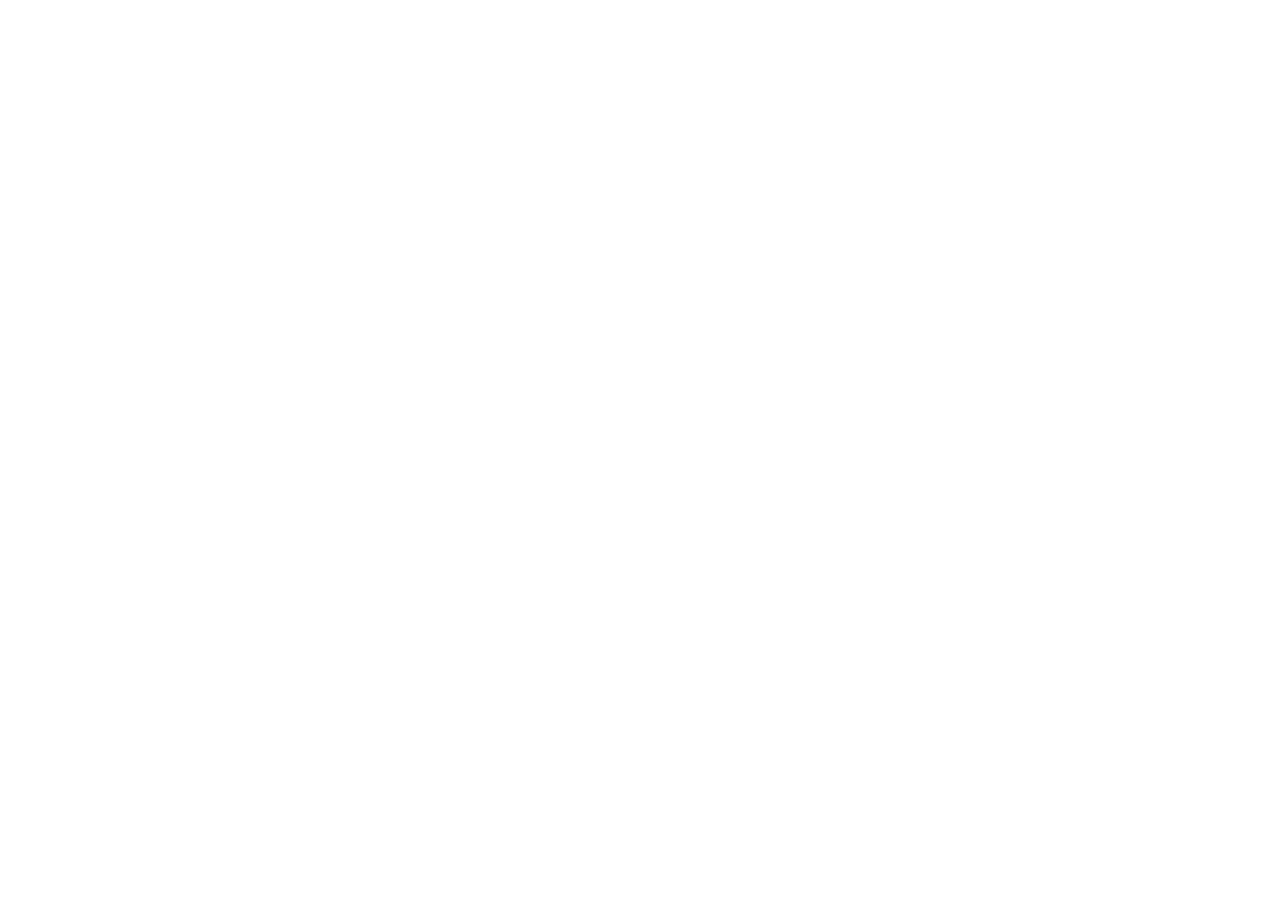
==== index.html @ 13368266 "init project" ====
<!DOCTYPE html>
<html lang="en">

<head>
    <meta charset="UTF-8">
    <meta name="viewport" content="width=device-width, initial-scale=1.0">
    <title>Document</title>
</head>

<body>

</body>

</html>
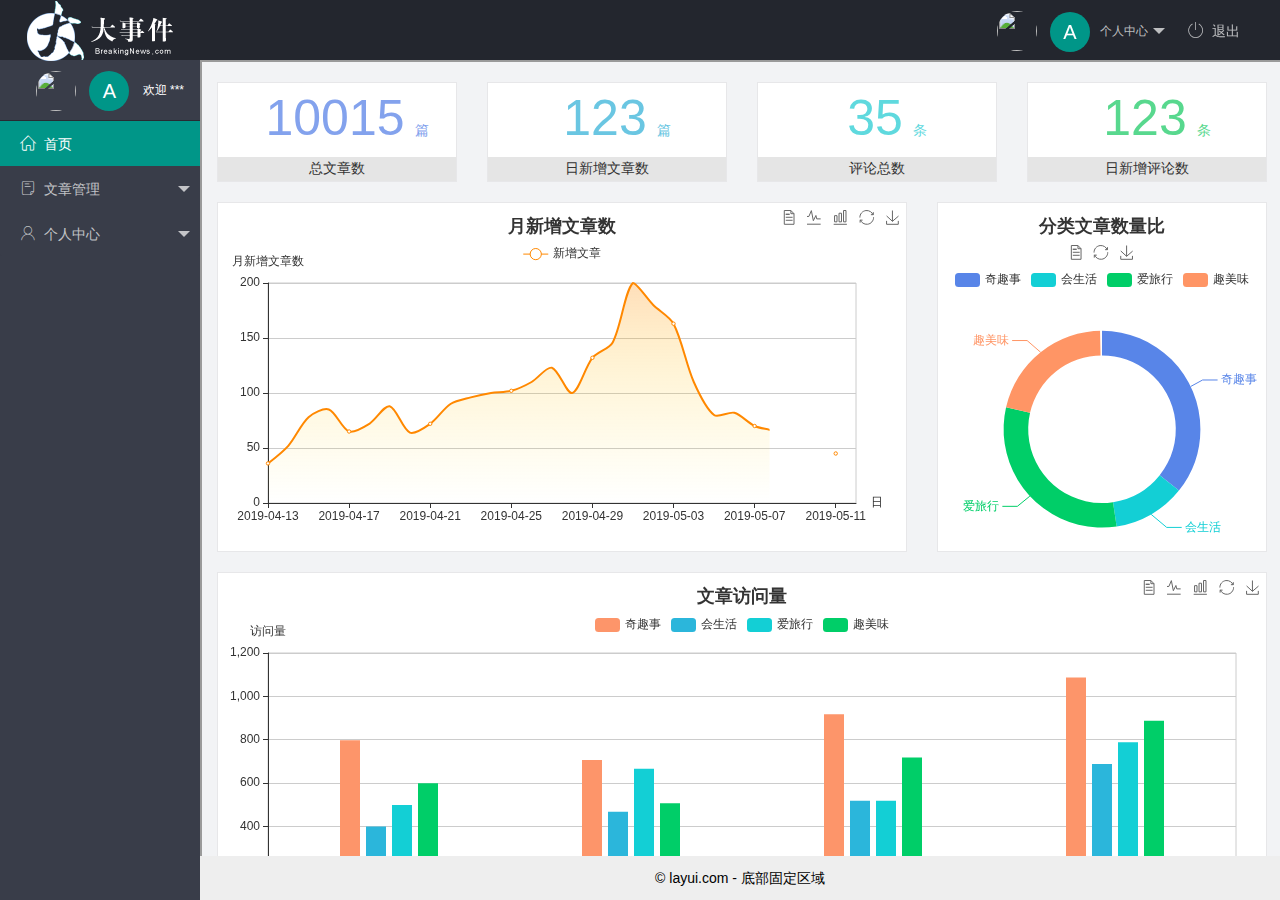
==== commit fdc4d77b: "完成了index分支" ====
--- a/index.html
+++ b/index.html
@@ -4,11 +4,77 @@
 <head>
     <meta charset="UTF-8">
     <meta name="viewport" content="width=device-width, initial-scale=1.0">
-    <title>Document</title>
+    <link rel="stylesheet" href="/assets/lib/layui/css/layui.css">
+    <link rel="stylesheet" href="/assets/fonts/iconfont.css">
+    <link rel="stylesheet" href="/assets/css/index.css">
+    <title>首页</title>
 </head>
 
-<body>
+<body class="layui-layout-body">
+    <div class="layui-layout layui-layout-admin">
+        <div class="layui-header">
+            <div class="layui-logo"><img src="/assets/images/logo.png" /></div>
+            <!-- 头部区域（可配合layui已有的水平导航） -->
+            <ul class="layui-nav layui-layout-right">
+                <li class="layui-nav-item">
+                    <a href="javascript:;" class="userinfo">
+                        <img src="http://t.cn/RCzsdCq" class="layui-nav-img">
+                        <span class="text-avatar">A</span>个人中心
+                    </a>
+                    <dl class="layui-nav-child">
+                        <dd><a href="">基本资料</a></dd>
+                        <dd><a href="">更换头像</a></dd>
+                        <dd><a href="">重置密码</a></dd>
+                    </dl>
+                </li>
+                <li class="layui-nav-item"><a href="javascript:;" id="btnLogout"><span class="iconfont icon-tuichu"></span>退出</a></li>
+            </ul>
+        </div>
 
+        <div class="layui-side layui-bg-black">
+            <div class="layui-side-scroll">
+                <div href="javascript:;" class="userinfo">
+                    <img src="http://t.cn/RCzsdCq" class="layui-nav-img">
+                    <span class="text-avatar">A</span>
+                    <span id="welcome">欢迎 ***</span>
+                </div>
+                <!-- 左侧导航区域（可配合layui已有的垂直导航） -->
+                <ul class="layui-nav layui-nav-tree" lay-shrink="all">
+                    <li class="layui-nav-item layui-this"><a href="/home/dashboard.html" target="fm"><span class="iconfont icon-home"></span>首页</a></li>
+                    <li class="layui-nav-item">
+                        <a class="" href="javascript:;"><span class="iconfont icon-16"></span>文章管理</a>
+                        <dl class="layui-nav-child">
+                            <dd><a href="javascript:;"><i class="layui-icon layui-icon-app"></i>文章类别</a></dd>
+                            <dd><a href="javascript:;"><i class="layui-icon layui-icon-app"></i>文章列表</a></dd>
+                            <dd><a href="javascript:;"><i class="layui-icon layui-icon-app"></i>发表文章</a></dd>
+                        </dl>
+                    </li>
+                    <li class="layui-nav-item">
+                        <a href="javascript:;"><span class="iconfont icon-user"></span>个人中心</a>
+                        <dl class="layui-nav-child">
+                            <dd><a href="javascript:;"><i class="layui-icon layui-icon-app"></i>基本资料</a></dd>
+                            <dd><a href="javascript:;"><i class="layui-icon layui-icon-app"></i>更换头像</a></dd>
+                            <dd><a href="javascript:;"><i class="layui-icon layui-icon-app"></i>重置密码</a></dd>
+                        </dl>
+                    </li>
+                </ul>
+            </div>
+        </div>
+
+        <div class="layui-body">
+            <!-- 内容主体区域 -->
+            <iframe src="/home/dashboard.html" name="fm"></iframe>
+        </div>
+
+        <div class="layui-footer">
+            <!-- 底部固定区域 -->
+            © layui.com - 底部固定区域
+        </div>
+    </div>
+    <script src="/assets/lib/layui/layui.all.js"></script>
+    <script src="/assets/lib/jquery.js"></script>
+    <script src="/assets/js/baseAPI.js"></script>
+    <script src="/assets/js/index.js"></script>
 </body>
 
 </html>--- a/assets/lib/layui/css/layui.css
+++ b/assets/lib/layui/css/layui.css
@@ -0,0 +1,2 @@
+/** layui-v2.5.5 MIT License By https://www.layui.com */
+ .layui-inline,img{display:inline-block;vertical-align:middle}h1,h2,h3,h4,h5,h6{font-weight:400}.layui-edge,.layui-header,.layui-inline,.layui-main{position:relative}.layui-body,.layui-edge,.layui-elip{overflow:hidden}.layui-btn,.layui-edge,.layui-inline,img{vertical-align:middle}.layui-btn,.layui-disabled,.layui-icon,.layui-unselect{-moz-user-select:none;-webkit-user-select:none;-ms-user-select:none}.layui-elip,.layui-form-checkbox span,.layui-form-pane .layui-form-label{text-overflow:ellipsis;white-space:nowrap}.layui-breadcrumb,.layui-tree-btnGroup{visibility:hidden}blockquote,body,button,dd,div,dl,dt,form,h1,h2,h3,h4,h5,h6,input,li,ol,p,pre,td,textarea,th,ul{margin:0;padding:0;-webkit-tap-highlight-color:rgba(0,0,0,0)}a:active,a:hover{outline:0}img{border:none}li{list-style:none}table{border-collapse:collapse;border-spacing:0}h4,h5,h6{font-size:100%}button,input,optgroup,option,select,textarea{font-family:inherit;font-size:inherit;font-style:inherit;font-weight:inherit;outline:0}pre{white-space:pre-wrap;white-space:-moz-pre-wrap;white-space:-pre-wrap;white-space:-o-pre-wrap;word-wrap:break-word}body{line-height:24px;font:14px Helvetica Neue,Helvetica,PingFang SC,Tahoma,Arial,sans-serif}hr{height:1px;margin:10px 0;border:0;clear:both}a{color:#333;text-decoration:none}a:hover{color:#777}a cite{font-style:normal;*cursor:pointer}.layui-border-box,.layui-border-box *{box-sizing:border-box}.layui-box,.layui-box *{box-sizing:content-box}.layui-clear{clear:both;*zoom:1}.layui-clear:after{content:'\20';clear:both;*zoom:1;display:block;height:0}.layui-inline{*display:inline;*zoom:1}.layui-edge{display:inline-block;width:0;height:0;border-width:6px;border-style:dashed;border-color:transparent}.layui-edge-top{top:-4px;border-bottom-color:#999;border-bottom-style:solid}.layui-edge-right{border-left-color:#999;border-left-style:solid}.layui-edge-bottom{top:2px;border-top-color:#999;border-top-style:solid}.layui-edge-left{border-right-color:#999;border-right-style:solid}.layui-disabled,.layui-disabled:hover{color:#d2d2d2!important;cursor:not-allowed!important}.layui-circle{border-radius:100%}.layui-show{display:block!important}.layui-hide{display:none!important}@font-face{font-family:layui-icon;src:url(../font/iconfont.eot?v=250);src:url(../font/iconfont.eot?v=250#iefix) format('embedded-opentype'),url(../font/iconfont.woff2?v=250) format('woff2'),url(../font/iconfont.woff?v=250) format('woff'),url(../font/iconfont.ttf?v=250) format('truetype'),url(../font/iconfont.svg?v=250#layui-icon) format('svg')}.layui-icon{font-family:layui-icon!important;font-size:16px;font-style:normal;-webkit-font-smoothing:antialiased;-moz-osx-font-smoothing:grayscale}.layui-icon-reply-fill:before{content:"\e611"}.layui-icon-set-fill:before{content:"\e614"}.layui-icon-menu-fill:before{content:"\e60f"}.layui-icon-search:before{content:"\e615"}.layui-icon-share:before{content:"\e641"}.layui-icon-set-sm:before{content:"\e620"}.layui-icon-engine:before{content:"\e628"}.layui-icon-close:before{content:"\1006"}.layui-icon-close-fill:before{content:"\1007"}.layui-icon-chart-screen:before{content:"\e629"}.layui-icon-star:before{content:"\e600"}.layui-icon-circle-dot:before{content:"\e617"}.layui-icon-chat:before{content:"\e606"}.layui-icon-release:before{content:"\e609"}.layui-icon-list:before{content:"\e60a"}.layui-icon-chart:before{content:"\e62c"}.layui-icon-ok-circle:before{content:"\1005"}.layui-icon-layim-theme:before{content:"\e61b"}.layui-icon-table:before{content:"\e62d"}.layui-icon-right:before{content:"\e602"}.layui-icon-left:before{content:"\e603"}.layui-icon-cart-simple:before{content:"\e698"}.layui-icon-face-cry:before{content:"\e69c"}.layui-icon-face-smile:before{content:"\e6af"}.layui-icon-survey:before{content:"\e6b2"}.layui-icon-tree:before{content:"\e62e"}.layui-icon-upload-circle:before{content:"\e62f"}.layui-icon-add-circle:before{content:"\e61f"}.layui-icon-download-circle:before{content:"\e601"}.layui-icon-templeate-1:before{content:"\e630"}.layui-icon-util:before{content:"\e631"}.layui-icon-face-surprised:before{content:"\e664"}.layui-icon-edit:before{content:"\e642"}.layui-icon-speaker:before{content:"\e645"}.layui-icon-down:before{content:"\e61a"}.layui-icon-file:before{content:"\e621"}.layui-icon-layouts:before{content:"\e632"}.layui-icon-rate-half:before{content:"\e6c9"}.layui-icon-add-circle-fine:before{content:"\e608"}.layui-icon-prev-circle:before{content:"\e633"}.layui-icon-read:before{content:"\e705"}.layui-icon-404:before{content:"\e61c"}.layui-icon-carousel:before{content:"\e634"}.layui-icon-help:before{content:"\e607"}.layui-icon-code-circle:before{content:"\e635"}.layui-icon-water:before{content:"\e636"}.layui-icon-username:before{content:"\e66f"}.layui-icon-find-fill:before{content:"\e670"}.layui-icon-about:before{content:"\e60b"}.layui-icon-location:before{content:"\e715"}.layui-icon-up:before{content:"\e619"}.layui-icon-pause:before{content:"\e651"}.layui-icon-date:before{content:"\e637"}.layui-icon-layim-uploadfile:before{content:"\e61d"}.layui-icon-delete:before{content:"\e640"}.layui-icon-play:before{content:"\e652"}.layui-icon-top:before{content:"\e604"}.layui-icon-friends:before{content:"\e612"}.layui-icon-refresh-3:before{content:"\e9aa"}.layui-icon-ok:before{content:"\e605"}.layui-icon-layer:before{content:"\e638"}.layui-icon-face-smile-fine:before{content:"\e60c"}.layui-icon-dollar:before{content:"\e659"}.layui-icon-group:before{content:"\e613"}.layui-icon-layim-download:before{content:"\e61e"}.layui-icon-picture-fine:before{content:"\e60d"}.layui-icon-link:before{content:"\e64c"}.layui-icon-diamond:before{content:"\e735"}.layui-icon-log:before{content:"\e60e"}.layui-icon-rate-solid:before{content:"\e67a"}.layui-icon-fonts-del:before{content:"\e64f"}.layui-icon-unlink:before{content:"\e64d"}.layui-icon-fonts-clear:before{content:"\e639"}.layui-icon-triangle-r:before{content:"\e623"}.layui-icon-circle:before{content:"\e63f"}.layui-icon-radio:before{content:"\e643"}.layui-icon-align-center:before{content:"\e647"}.layui-icon-align-right:before{content:"\e648"}.layui-icon-align-left:before{content:"\e649"}.layui-icon-loading-1:before{content:"\e63e"}.layui-icon-return:before{content:"\e65c"}.layui-icon-fonts-strong:before{content:"\e62b"}.layui-icon-upload:before{content:"\e67c"}.layui-icon-dialogue:before{content:"\e63a"}.layui-icon-video:before{content:"\e6ed"}.layui-icon-headset:before{content:"\e6fc"}.layui-icon-cellphone-fine:before{content:"\e63b"}.layui-icon-add-1:before{content:"\e654"}.layui-icon-face-smile-b:before{content:"\e650"}.layui-icon-fonts-html:before{content:"\e64b"}.layui-icon-form:before{content:"\e63c"}.layui-icon-cart:before{content:"\e657"}.layui-icon-camera-fill:before{content:"\e65d"}.layui-icon-tabs:before{content:"\e62a"}.layui-icon-fonts-code:before{content:"\e64e"}.layui-icon-fire:before{content:"\e756"}.layui-icon-set:before{content:"\e716"}.layui-icon-fonts-u:before{content:"\e646"}.layui-icon-triangle-d:before{content:"\e625"}.layui-icon-tips:before{content:"\e702"}.layui-icon-picture:before{content:"\e64a"}.layui-icon-more-vertical:before{content:"\e671"}.layui-icon-flag:before{content:"\e66c"}.layui-icon-loading:before{content:"\e63d"}.layui-icon-fonts-i:before{content:"\e644"}.layui-icon-refresh-1:before{content:"\e666"}.layui-icon-rmb:before{content:"\e65e"}.layui-icon-home:before{content:"\e68e"}.layui-icon-user:before{content:"\e770"}.layui-icon-notice:before{content:"\e667"}.layui-icon-login-weibo:before{content:"\e675"}.layui-icon-voice:before{content:"\e688"}.layui-icon-upload-drag:before{content:"\e681"}.layui-icon-login-qq:before{content:"\e676"}.layui-icon-snowflake:before{content:"\e6b1"}.layui-icon-file-b:before{content:"\e655"}.layui-icon-template:before{content:"\e663"}.layui-icon-auz:before{content:"\e672"}.layui-icon-console:before{content:"\e665"}.layui-icon-app:before{content:"\e653"}.layui-icon-prev:before{content:"\e65a"}.layui-icon-website:before{content:"\e7ae"}.layui-icon-next:before{content:"\e65b"}.layui-icon-component:before{content:"\e857"}.layui-icon-more:before{content:"\e65f"}.layui-icon-login-wechat:before{content:"\e677"}.layui-icon-shrink-right:before{content:"\e668"}.layui-icon-spread-left:before{content:"\e66b"}.layui-icon-camera:before{content:"\e660"}.layui-icon-note:before{content:"\e66e"}.layui-icon-refresh:before{content:"\e669"}.layui-icon-female:before{content:"\e661"}.layui-icon-male:before{content:"\e662"}.layui-icon-password:before{content:"\e673"}.layui-icon-senior:before{content:"\e674"}.layui-icon-theme:before{content:"\e66a"}.layui-icon-tread:before{content:"\e6c5"}.layui-icon-praise:before{content:"\e6c6"}.layui-icon-star-fill:before{content:"\e658"}.layui-icon-rate:before{content:"\e67b"}.layui-icon-template-1:before{content:"\e656"}.layui-icon-vercode:before{content:"\e679"}.layui-icon-cellphone:before{content:"\e678"}.layui-icon-screen-full:before{content:"\e622"}.layui-icon-screen-restore:before{content:"\e758"}.layui-icon-cols:before{content:"\e610"}.layui-icon-export:before{content:"\e67d"}.layui-icon-print:before{content:"\e66d"}.layui-icon-slider:before{content:"\e714"}.layui-icon-addition:before{content:"\e624"}.layui-icon-subtraction:before{content:"\e67e"}.layui-icon-service:before{content:"\e626"}.layui-icon-transfer:before{content:"\e691"}.layui-main{width:1140px;margin:0 auto}.layui-header{z-index:1000;height:60px}.layui-header a:hover{transition:all .5s;-webkit-transition:all .5s}.layui-side{position:fixed;left:0;top:0;bottom:0;z-index:999;width:200px;overflow-x:hidden}.layui-side-scroll{position:relative;width:220px;height:100%;overflow-x:hidden}.layui-body{position:absolute;left:200px;right:0;top:0;bottom:0;z-index:998;width:auto;overflow-y:auto;box-sizing:border-box}.layui-layout-body{overflow:hidden}.layui-layout-admin .layui-header{background-color:#23262E}.layui-layout-admin .layui-side{top:60px;width:200px;overflow-x:hidden}.layui-layout-admin .layui-body{position:fixed;top:60px;bottom:44px}.layui-layout-admin .layui-main{width:auto;margin:0 15px}.layui-layout-admin .layui-footer{position:fixed;left:200px;right:0;bottom:0;height:44px;line-height:44px;padding:0 15px;background-color:#eee}.layui-layout-admin .layui-logo{position:absolute;left:0;top:0;width:200px;height:100%;line-height:60px;text-align:center;color:#009688;font-size:16px}.layui-layout-admin .layui-header .layui-nav{background:0 0}.layui-layout-left{position:absolute!important;left:200px;top:0}.layui-layout-right{position:absolute!important;right:0;top:0}.layui-container{position:relative;margin:0 auto;padding:0 15px;box-sizing:border-box}.layui-fluid{position:relative;margin:0 auto;padding:0 15px}.layui-row:after,.layui-row:before{content:'';display:block;clear:both}.layui-col-lg1,.layui-col-lg10,.layui-col-lg11,.layui-col-lg12,.layui-col-lg2,.layui-col-lg3,.layui-col-lg4,.layui-col-lg5,.layui-col-lg6,.layui-col-lg7,.layui-col-lg8,.layui-col-lg9,.layui-col-md1,.layui-col-md10,.layui-col-md11,.layui-col-md12,.layui-col-md2,.layui-col-md3,.layui-col-md4,.layui-col-md5,.layui-col-md6,.layui-col-md7,.layui-col-md8,.layui-col-md9,.layui-col-sm1,.layui-col-sm10,.layui-col-sm11,.layui-col-sm12,.layui-col-sm2,.layui-col-sm3,.layui-col-sm4,.layui-col-sm5,.layui-col-sm6,.layui-col-sm7,.layui-col-sm8,.layui-col-sm9,.layui-col-xs1,.layui-col-xs10,.layui-col-xs11,.layui-col-xs12,.layui-col-xs2,.layui-col-xs3,.layui-col-xs4,.layui-col-xs5,.layui-col-xs6,.layui-col-xs7,.layui-col-xs8,.layui-col-xs9{position:relative;display:block;box-sizing:border-box}.layui-col-xs1,.layui-col-xs10,.layui-col-xs11,.layui-col-xs12,.layui-col-xs2,.layui-col-xs3,.layui-col-xs4,.layui-col-xs5,.layui-col-xs6,.layui-col-xs7,.layui-col-xs8,.layui-col-xs9{float:left}.layui-col-xs1{width:8.33333333%}.layui-col-xs2{width:16.66666667%}.layui-col-xs3{width:25%}.layui-col-xs4{width:33.33333333%}.layui-col-xs5{width:41.66666667%}.layui-col-xs6{width:50%}.layui-col-xs7{width:58.33333333%}.layui-col-xs8{width:66.66666667%}.layui-col-xs9{width:75%}.layui-col-xs10{width:83.33333333%}.layui-col-xs11{width:91.66666667%}.layui-col-xs12{width:100%}.layui-col-xs-offset1{margin-left:8.33333333%}.layui-col-xs-offset2{margin-left:16.66666667%}.layui-col-xs-offset3{margin-left:25%}.layui-col-xs-offset4{margin-left:33.33333333%}.layui-col-xs-offset5{margin-left:41.66666667%}.layui-col-xs-offset6{margin-left:50%}.layui-col-xs-offset7{margin-left:58.33333333%}.layui-col-xs-offset8{margin-left:66.66666667%}.layui-col-xs-offset9{margin-left:75%}.layui-col-xs-offset10{margin-left:83.33333333%}.layui-col-xs-offset11{margin-left:91.66666667%}.layui-col-xs-offset12{margin-left:100%}@media screen and (max-width:768px){.layui-hide-xs{display:none!important}.layui-show-xs-block{display:block!important}.layui-show-xs-inline{display:inline!important}.layui-show-xs-inline-block{display:inline-block!important}}@media screen and (min-width:768px){.layui-container{width:750px}.layui-hide-sm{display:none!important}.layui-show-sm-block{display:block!important}.layui-show-sm-inline{display:inline!important}.layui-show-sm-inline-block{display:inline-block!important}.layui-col-sm1,.layui-col-sm10,.layui-col-sm11,.layui-col-sm12,.layui-col-sm2,.layui-col-sm3,.layui-col-sm4,.layui-col-sm5,.layui-col-sm6,.layui-col-sm7,.layui-col-sm8,.layui-col-sm9{float:left}.layui-col-sm1{width:8.33333333%}.layui-col-sm2{width:16.66666667%}.layui-col-sm3{width:25%}.layui-col-sm4{width:33.33333333%}.layui-col-sm5{width:41.66666667%}.layui-col-sm6{width:50%}.layui-col-sm7{width:58.33333333%}.layui-col-sm8{width:66.66666667%}.layui-col-sm9{width:75%}.layui-col-sm10{width:83.33333333%}.layui-col-sm11{width:91.66666667%}.layui-col-sm12{width:100%}.layui-col-sm-offset1{margin-left:8.33333333%}.layui-col-sm-offset2{margin-left:16.66666667%}.layui-col-sm-offset3{margin-left:25%}.layui-col-sm-offset4{margin-left:33.33333333%}.layui-col-sm-offset5{margin-left:41.66666667%}.layui-col-sm-offset6{margin-left:50%}.layui-col-sm-offset7{margin-left:58.33333333%}.layui-col-sm-offset8{margin-left:66.66666667%}.layui-col-sm-offset9{margin-left:75%}.layui-col-sm-offset10{margin-left:83.33333333%}.layui-col-sm-offset11{margin-left:91.66666667%}.layui-col-sm-offset12{margin-left:100%}}@media screen and (min-width:992px){.layui-container{width:970px}.layui-hide-md{display:none!important}.layui-show-md-block{display:block!important}.layui-show-md-inline{display:inline!important}.layui-show-md-inline-block{display:inline-block!important}.layui-col-md1,.layui-col-md10,.layui-col-md11,.layui-col-md12,.layui-col-md2,.layui-col-md3,.layui-col-md4,.layui-col-md5,.layui-col-md6,.layui-col-md7,.layui-col-md8,.layui-col-md9{float:left}.layui-col-md1{width:8.33333333%}.layui-col-md2{width:16.66666667%}.layui-col-md3{width:25%}.layui-col-md4{width:33.33333333%}.layui-col-md5{width:41.66666667%}.layui-col-md6{width:50%}.layui-col-md7{width:58.33333333%}.layui-col-md8{width:66.66666667%}.layui-col-md9{width:75%}.layui-col-md10{width:83.33333333%}.layui-col-md11{width:91.66666667%}.layui-col-md12{width:100%}.layui-col-md-offset1{margin-left:8.33333333%}.layui-col-md-offset2{margin-left:16.66666667%}.layui-col-md-offset3{margin-left:25%}.layui-col-md-offset4{margin-left:33.33333333%}.layui-col-md-offset5{margin-left:41.66666667%}.layui-col-md-offset6{margin-left:50%}.layui-col-md-offset7{margin-left:58.33333333%}.layui-col-md-offset8{margin-left:66.66666667%}.layui-col-md-offset9{margin-left:75%}.layui-col-md-offset10{margin-left:83.33333333%}.layui-col-md-offset11{margin-left:91.66666667%}.layui-col-md-offset12{margin-left:100%}}@media screen and (min-width:1200px){.layui-container{width:1170px}.layui-hide-lg{display:none!important}.layui-show-lg-block{display:block!important}.layui-show-lg-inline{display:inline!important}.layui-show-lg-inline-block{display:inline-block!important}.layui-col-lg1,.layui-col-lg10,.layui-col-lg11,.layui-col-lg12,.layui-col-lg2,.layui-col-lg3,.layui-col-lg4,.layui-col-lg5,.layui-col-lg6,.layui-col-lg7,.layui-col-lg8,.layui-col-lg9{float:left}.layui-col-lg1{width:8.33333333%}.layui-col-lg2{width:16.66666667%}.layui-col-lg3{width:25%}.layui-col-lg4{width:33.33333333%}.layui-col-lg5{width:41.66666667%}.layui-col-lg6{width:50%}.layui-col-lg7{width:58.33333333%}.layui-col-lg8{width:66.66666667%}.layui-col-lg9{width:75%}.layui-col-lg10{width:83.33333333%}.layui-col-lg11{width:91.66666667%}.layui-col-lg12{width:100%}.layui-col-lg-offset1{margin-left:8.33333333%}.layui-col-lg-offset2{margin-left:16.66666667%}.layui-col-lg-offset3{margin-left:25%}.layui-col-lg-offset4{margin-left:33.33333333%}.layui-col-lg-offset5{margin-left:41.66666667%}.layui-col-lg-offset6{margin-left:50%}.layui-col-lg-offset7{margin-left:58.33333333%}.layui-col-lg-offset8{margin-left:66.66666667%}.layui-col-lg-offset9{margin-left:75%}.layui-col-lg-offset10{margin-left:83.33333333%}.layui-col-lg-offset11{margin-left:91.66666667%}.layui-col-lg-offset12{margin-left:100%}}.layui-col-space1{margin:-.5px}.layui-col-space1>*{padding:.5px}.layui-col-space3{margin:-1.5px}.layui-col-space3>*{padding:1.5px}.layui-col-space5{margin:-2.5px}.layui-col-space5>*{padding:2.5px}.layui-col-space8{margin:-3.5px}.layui-col-space8>*{padding:3.5px}.layui-col-space10{margin:-5px}.layui-col-space10>*{padding:5px}.layui-col-space12{margin:-6px}.layui-col-space12>*{padding:6px}.layui-col-space15{margin:-7.5px}.layui-col-space15>*{padding:7.5px}.layui-col-space18{margin:-9px}.layui-col-space18>*{padding:9px}.layui-col-space20{margin:-10px}.layui-col-space20>*{padding:10px}.layui-col-space22{margin:-11px}.layui-col-space22>*{padding:11px}.layui-col-space25{margin:-12.5px}.layui-col-space25>*{padding:12.5px}.layui-col-space30{margin:-15px}.layui-col-space30>*{padding:15px}.layui-btn,.layui-input,.layui-select,.layui-textarea,.layui-upload-button{outline:0;-webkit-appearance:none;transition:all .3s;-webkit-transition:all .3s;box-sizing:border-box}.layui-elem-quote{margin-bottom:10px;padding:15px;line-height:22px;border-left:5px solid #009688;border-radius:0 2px 2px 0;background-color:#f2f2f2}.layui-quote-nm{border-style:solid;border-width:1px 1px 1px 5px;background:0 0}.layui-elem-field{margin-bottom:10px;padding:0;border-width:1px;border-style:solid}.layui-elem-field legend{margin-left:20px;padding:0 10px;font-size:20px;font-weight:300}.layui-field-title{margin:10px 0 20px;border-width:1px 0 0}.layui-field-box{padding:10px 15px}.layui-field-title .layui-field-box{padding:10px 0}.layui-progress{position:relative;height:6px;border-radius:20px;background-color:#e2e2e2}.layui-progress-bar{position:absolute;left:0;top:0;width:0;max-width:100%;height:6px;border-radius:20px;text-align:right;background-color:#5FB878;transition:all .3s;-webkit-transition:all .3s}.layui-progress-big,.layui-progress-big .layui-progress-bar{height:18px;line-height:18px}.layui-progress-text{position:relative;top:-20px;line-height:18px;font-size:12px;color:#666}.layui-progress-big .layui-progress-text{position:static;padding:0 10px;color:#fff}.layui-collapse{border-width:1px;border-style:solid;border-radius:2px}.layui-colla-content,.layui-colla-item{border-top-width:1px;border-top-style:solid}.layui-colla-item:first-child{border-top:none}.layui-colla-title{position:relative;height:42px;line-height:42px;padding:0 15px 0 35px;color:#333;background-color:#f2f2f2;cursor:pointer;font-size:14px;overflow:hidden}.layui-colla-content{display:none;padding:10px 15px;line-height:22px;color:#666}.layui-colla-icon{position:absolute;left:15px;top:0;font-size:14px}.layui-card{margin-bottom:15px;border-radius:2px;background-color:#fff;box-shadow:0 1px 2px 0 rgba(0,0,0,.05)}.layui-card:last-child{margin-bottom:0}.layui-card-header{position:relative;height:42px;line-height:42px;padding:0 15px;border-bottom:1px solid #f6f6f6;color:#333;border-radius:2px 2px 0 0;font-size:14px}.layui-bg-black,.layui-bg-blue,.layui-bg-cyan,.layui-bg-green,.layui-bg-orange,.layui-bg-red{color:#fff!important}.layui-card-body{position:relative;padding:10px 15px;line-height:24px}.layui-card-body[pad15]{padding:15px}.layui-card-body[pad20]{padding:20px}.layui-card-body .layui-table{margin:5px 0}.layui-card .layui-tab{margin:0}.layui-panel-window{position:relative;padding:15px;border-radius:0;border-top:5px solid #E6E6E6;background-color:#fff}.layui-auxiliar-moving{position:fixed;left:0;right:0;top:0;bottom:0;width:100%;height:100%;background:0 0;z-index:9999999999}.layui-form-label,.layui-form-mid,.layui-form-select,.layui-input-block,.layui-input-inline,.layui-textarea{position:relative}.layui-bg-red{background-color:#FF5722!important}.layui-bg-orange{background-color:#FFB800!important}.layui-bg-green{background-color:#009688!important}.layui-bg-cyan{background-color:#2F4056!important}.layui-bg-blue{background-color:#1E9FFF!important}.layui-bg-black{background-color:#393D49!important}.layui-bg-gray{background-color:#eee!important;color:#666!important}.layui-badge-rim,.layui-colla-content,.layui-colla-item,.layui-collapse,.layui-elem-field,.layui-form-pane .layui-form-item[pane],.layui-form-pane .layui-form-label,.layui-input,.layui-layedit,.layui-layedit-tool,.layui-quote-nm,.layui-select,.layui-tab-bar,.layui-tab-card,.layui-tab-title,.layui-tab-title .layui-this:after,.layui-textarea{border-color:#e6e6e6}.layui-timeline-item:before,hr{background-color:#e6e6e6}.layui-text{line-height:22px;font-size:14px;color:#666}.layui-text h1,.layui-text h2,.layui-text h3{font-weight:500;color:#333}.layui-text h1{font-size:30px}.layui-text h2{font-size:24px}.layui-text h3{font-size:18px}.layui-text a:not(.layui-btn){color:#01AAED}.layui-text a:not(.layui-btn):hover{text-decoration:underline}.layui-text ul{padding:5px 0 5px 15px}.layui-text ul li{margin-top:5px;list-style-type:disc}.layui-text em,.layui-word-aux{color:#999!important;padding:0 5px!important}.layui-btn{display:inline-block;height:38px;line-height:38px;padding:0 18px;background-color:#009688;color:#fff;white-space:nowrap;text-align:center;font-size:14px;border:none;border-radius:2px;cursor:pointer}.layui-btn:hover{opacity:.8;filter:alpha(opacity=80);color:#fff}.layui-btn:active{opacity:1;filter:alpha(opacity=100)}.layui-btn+.layui-btn{margin-left:10px}.layui-btn-container{font-size:0}.layui-btn-container .layui-btn{margin-right:10px;margin-bottom:10px}.layui-btn-container .layui-btn+.layui-btn{margin-left:0}.layui-table .layui-btn-container .layui-btn{margin-bottom:9px}.layui-btn-radius{border-radius:100px}.layui-btn .layui-icon{margin-right:3px;font-size:18px;vertical-align:bottom;vertical-align:middle\9}.layui-btn-primary{border:1px solid #C9C9C9;background-color:#fff;color:#555}.layui-btn-primary:hover{border-color:#009688;color:#333}.layui-btn-normal{background-color:#1E9FFF}.layui-btn-warm{background-color:#FFB800}.layui-btn-danger{background-color:#FF5722}.layui-btn-checked{background-color:#5FB878}.layui-btn-disabled,.layui-btn-disabled:active,.layui-btn-disabled:hover{border:1px solid #e6e6e6;background-color:#FBFBFB;color:#C9C9C9;cursor:not-allowed;opacity:1}.layui-btn-lg{height:44px;line-height:44px;padding:0 25px;font-size:16px}.layui-btn-sm{height:30px;line-height:30px;padding:0 10px;font-size:12px}.layui-btn-sm i{font-size:16px!important}.layui-btn-xs{height:22px;line-height:22px;padding:0 5px;font-size:12px}.layui-btn-xs i{font-size:14px!important}.layui-btn-group{display:inline-block;vertical-align:middle;font-size:0}.layui-btn-group .layui-btn{margin-left:0!important;margin-right:0!important;border-left:1px solid rgba(255,255,255,.5);border-radius:0}.layui-btn-group .layui-btn-primary{border-left:none}.layui-btn-group .layui-btn-primary:hover{border-color:#C9C9C9;color:#009688}.layui-btn-group .layui-btn:first-child{border-left:none;border-radius:2px 0 0 2px}.layui-btn-group .layui-btn-primary:first-child{border-left:1px solid #c9c9c9}.layui-btn-group .layui-btn:last-child{border-radius:0 2px 2px 0}.layui-btn-group .layui-btn+.layui-btn{margin-left:0}.layui-btn-group+.layui-btn-group{margin-left:10px}.layui-btn-fluid{width:100%}.layui-input,.layui-select,.layui-textarea{height:38px;line-height:1.3;line-height:38px\9;border-width:1px;border-style:solid;background-color:#fff;border-radius:2px}.layui-input::-webkit-input-placeholder,.layui-select::-webkit-input-placeholder,.layui-textarea::-webkit-input-placeholder{line-height:1.3}.layui-input,.layui-textarea{display:block;width:100%;padding-left:10px}.layui-input:hover,.layui-textarea:hover{border-color:#D2D2D2!important}.layui-input:focus,.layui-textarea:focus{border-color:#C9C9C9!important}.layui-textarea{min-height:100px;height:auto;line-height:20px;padding:6px 10px;resize:vertical}.layui-select{padding:0 10px}.layui-form input[type=checkbox],.layui-form input[type=radio],.layui-form select{display:none}.layui-form [lay-ignore]{display:initial}.layui-form-item{margin-bottom:15px;clear:both;*zoom:1}.layui-form-item:after{content:'\20';clear:both;*zoom:1;display:block;height:0}.layui-form-label{float:left;display:block;padding:9px 15px;width:80px;font-weight:400;line-height:20px;text-align:right}.layui-form-label-col{display:block;float:none;padding:9px 0;line-height:20px;text-align:left}.layui-form-item .layui-inline{margin-bottom:5px;margin-right:10px}.layui-input-block{margin-left:110px;min-height:36px}.layui-input-inline{display:inline-block;vertical-align:middle}.layui-form-item .layui-input-inline{float:left;width:190px;margin-right:10px}.layui-form-text .layui-input-inline{width:auto}.layui-form-mid{float:left;display:block;padding:9px 0!important;line-height:20px;margin-right:10px}.layui-form-danger+.layui-form-select .layui-input,.layui-form-danger:focus{border-color:#FF5722!important}.layui-form-select .layui-input{padding-right:30px;cursor:pointer}.layui-form-select .layui-edge{position:absolute;right:10px;top:50%;margin-top:-3px;cursor:pointer;border-width:6px;border-top-color:#c2c2c2;border-top-style:solid;transition:all .3s;-webkit-transition:all .3s}.layui-form-select dl{display:none;position:absolute;left:0;top:42px;padding:5px 0;z-index:899;min-width:100%;border:1px solid #d2d2d2;max-height:300px;overflow-y:auto;background-color:#fff;border-radius:2px;box-shadow:0 2px 4px rgba(0,0,0,.12);box-sizing:border-box}.layui-form-select dl dd,.layui-form-select dl dt{padding:0 10px;line-height:36px;white-space:nowrap;overflow:hidden;text-overflow:ellipsis}.layui-form-select dl dt{font-size:12px;color:#999}.layui-form-select dl dd{cursor:pointer}.layui-form-select dl dd:hover{background-color:#f2f2f2;-webkit-transition:.5s all;transition:.5s all}.layui-form-select .layui-select-group dd{padding-left:20px}.layui-form-select dl dd.layui-select-tips{padding-left:10px!important;color:#999}.layui-form-select dl dd.layui-this{background-color:#5FB878;color:#fff}.layui-form-checkbox,.layui-form-select dl dd.layui-disabled{background-color:#fff}.layui-form-selected dl{display:block}.layui-form-checkbox,.layui-form-checkbox *,.layui-form-switch{display:inline-block;vertical-align:middle}.layui-form-selected .layui-edge{margin-top:-9px;-webkit-transform:rotate(180deg);transform:rotate(180deg);margin-top:-3px\9}:root .layui-form-selected .layui-edge{margin-top:-9px\0/IE9}.layui-form-selectup dl{top:auto;bottom:42px}.layui-select-none{margin:5px 0;text-align:center;color:#999}.layui-select-disabled .layui-disabled{border-color:#eee!important}.layui-select-disabled .layui-edge{border-top-color:#d2d2d2}.layui-form-checkbox{position:relative;height:30px;line-height:30px;margin-right:10px;padding-right:30px;cursor:pointer;font-size:0;-webkit-transition:.1s linear;transition:.1s linear;box-sizing:border-box}.layui-form-checkbox span{padding:0 10px;height:100%;font-size:14px;border-radius:2px 0 0 2px;background-color:#d2d2d2;color:#fff;overflow:hidden}.layui-form-checkbox:hover span{background-color:#c2c2c2}.layui-form-checkbox i{position:absolute;right:0;top:0;width:30px;height:28px;border:1px solid #d2d2d2;border-left:none;border-radius:0 2px 2px 0;color:#fff;font-size:20px;text-align:center}.layui-form-checkbox:hover i{border-color:#c2c2c2;color:#c2c2c2}.layui-form-checked,.layui-form-checked:hover{border-color:#5FB878}.layui-form-checked span,.layui-form-checked:hover span{background-color:#5FB878}.layui-form-checked i,.layui-form-checked:hover i{color:#5FB878}.layui-form-item .layui-form-checkbox{margin-top:4px}.layui-form-checkbox[lay-skin=primary]{height:auto!important;line-height:normal!important;min-width:18px;min-height:18px;border:none!important;margin-right:0;padding-left:28px;padding-right:0;background:0 0}.layui-form-checkbox[lay-skin=primary] span{padding-left:0;padding-right:15px;line-height:18px;background:0 0;color:#666}.layui-form-checkbox[lay-skin=primary] i{right:auto;left:0;width:16px;height:16px;line-height:16px;border:1px solid #d2d2d2;font-size:12px;border-radius:2px;background-color:#fff;-webkit-transition:.1s linear;transition:.1s linear}.layui-form-checkbox[lay-skin=primary]:hover i{border-color:#5FB878;color:#fff}.layui-form-checked[lay-skin=primary] i{border-color:#5FB878!important;background-color:#5FB878;color:#fff}.layui-checkbox-disbaled[lay-skin=primary] span{background:0 0!important;color:#c2c2c2}.layui-checkbox-disbaled[lay-skin=primary]:hover i{border-color:#d2d2d2}.layui-form-item .layui-form-checkbox[lay-skin=primary]{margin-top:10px}.layui-form-switch{position:relative;height:22px;line-height:22px;min-width:35px;padding:0 5px;margin-top:8px;border:1px solid #d2d2d2;border-radius:20px;cursor:pointer;background-color:#fff;-webkit-transition:.1s linear;transition:.1s linear}.layui-form-switch i{position:absolute;left:5px;top:3px;width:16px;height:16px;border-radius:20px;background-color:#d2d2d2;-webkit-transition:.1s linear;transition:.1s linear}.layui-form-switch em{position:relative;top:0;width:25px;margin-left:21px;padding:0!important;text-align:center!important;color:#999!important;font-style:normal!important;font-size:12px}.layui-form-onswitch{border-color:#5FB878;background-color:#5FB878}.layui-checkbox-disbaled,.layui-checkbox-disbaled i{border-color:#e2e2e2!important}.layui-form-onswitch i{left:100%;margin-left:-21px;background-color:#fff}.layui-form-onswitch em{margin-left:5px;margin-right:21px;color:#fff!important}.layui-checkbox-disbaled span{background-color:#e2e2e2!important}.layui-checkbox-disbaled:hover i{color:#fff!important}[lay-radio]{display:none}.layui-form-radio,.layui-form-radio *{display:inline-block;vertical-align:middle}.layui-form-radio{line-height:28px;margin:6px 10px 0 0;padding-right:10px;cursor:pointer;font-size:0}.layui-form-radio *{font-size:14px}.layui-form-radio>i{margin-right:8px;font-size:22px;color:#c2c2c2}.layui-form-radio>i:hover,.layui-form-radioed>i{color:#5FB878}.layui-radio-disbaled>i{color:#e2e2e2!important}.layui-form-pane .layui-form-label{width:110px;padding:8px 15px;height:38px;line-height:20px;border-width:1px;border-style:solid;border-radius:2px 0 0 2px;text-align:center;background-color:#FBFBFB;overflow:hidden;box-sizing:border-box}.layui-form-pane .layui-input-inline{margin-left:-1px}.layui-form-pane .layui-input-block{margin-left:110px;left:-1px}.layui-form-pane .layui-input{border-radius:0 2px 2px 0}.layui-form-pane .layui-form-text .layui-form-label{float:none;width:100%;border-radius:2px;box-sizing:border-box;text-align:left}.layui-form-pane .layui-form-text .layui-input-inline{display:block;margin:0;top:-1px;clear:both}.layui-form-pane .layui-form-text .layui-input-block{margin:0;left:0;top:-1px}.layui-form-pane .layui-form-text .layui-textarea{min-height:100px;border-radius:0 0 2px 2px}.layui-form-pane .layui-form-checkbox{margin:4px 0 4px 10px}.layui-form-pane .layui-form-radio,.layui-form-pane .layui-form-switch{margin-top:6px;margin-left:10px}.layui-form-pane .layui-form-item[pane]{position:relative;border-width:1px;border-style:solid}.layui-form-pane .layui-form-item[pane] .layui-form-label{position:absolute;left:0;top:0;height:100%;border-width:0 1px 0 0}.layui-form-pane .layui-form-item[pane] .layui-input-inline{margin-left:110px}@media screen and (max-width:450px){.layui-form-item .layui-form-label{text-overflow:ellipsis;overflow:hidden;white-space:nowrap}.layui-form-item .layui-inline{display:block;margin-right:0;margin-bottom:20px;clear:both}.layui-form-item .layui-inline:after{content:'\20';clear:both;display:block;height:0}.layui-form-item .layui-input-inline{display:block;float:none;left:-3px;width:auto;margin:0 0 10px 112px}.layui-form-item .layui-input-inline+.layui-form-mid{margin-left:110px;top:-5px;padding:0}.layui-form-item .layui-form-checkbox{margin-right:5px;margin-bottom:5px}}.layui-layedit{border-width:1px;border-style:solid;border-radius:2px}.layui-layedit-tool{padding:3px 5px;border-bottom-width:1px;border-bottom-style:solid;font-size:0}.layedit-tool-fixed{position:fixed;top:0;border-top:1px solid #e2e2e2}.layui-layedit-tool .layedit-tool-mid,.layui-layedit-tool .layui-icon{display:inline-block;vertical-align:middle;text-align:center;font-size:14px}.layui-layedit-tool .layui-icon{position:relative;width:32px;height:30px;line-height:30px;margin:3px 5px;color:#777;cursor:pointer;border-radius:2px}.layui-layedit-tool .layui-icon:hover{color:#393D49}.layui-layedit-tool .layui-icon:active{color:#000}.layui-layedit-tool .layedit-tool-active{background-color:#e2e2e2;color:#000}.layui-layedit-tool .layui-disabled,.layui-layedit-tool .layui-disabled:hover{color:#d2d2d2;cursor:not-allowed}.layui-layedit-tool .layedit-tool-mid{width:1px;height:18px;margin:0 10px;background-color:#d2d2d2}.layedit-tool-html{width:50px!important;font-size:30px!important}.layedit-tool-b,.layedit-tool-code,.layedit-tool-help{font-size:16px!important}.layedit-tool-d,.layedit-tool-face,.layedit-tool-image,.layedit-tool-unlink{font-size:18px!important}.layedit-tool-image input{position:absolute;font-size:0;left:0;top:0;width:100%;height:100%;opacity:.01;filter:Alpha(opacity=1);cursor:pointer}.layui-layedit-iframe iframe{display:block;width:100%}#LAY_layedit_code{overflow:hidden}.layui-laypage{display:inline-block;*display:inline;*zoom:1;vertical-align:middle;margin:10px 0;font-size:0}.layui-laypage>a:first-child,.layui-laypage>a:first-child em{border-radius:2px 0 0 2px}.layui-laypage>a:last-child,.layui-laypage>a:last-child em{border-radius:0 2px 2px 0}.layui-laypage>:first-child{margin-left:0!important}.layui-laypage>:last-child{margin-right:0!important}.layui-laypage a,.layui-laypage button,.layui-laypage input,.layui-laypage select,.layui-laypage span{border:1px solid #e2e2e2}.layui-laypage a,.layui-laypage span{display:inline-block;*display:inline;*zoom:1;vertical-align:middle;padding:0 15px;height:28px;line-height:28px;margin:0 -1px 5px 0;background-color:#fff;color:#333;font-size:12px}.layui-flow-more a *,.layui-laypage input,.layui-table-view select[lay-ignore]{display:inline-block}.layui-laypage a:hover{color:#009688}.layui-laypage em{font-style:normal}.layui-laypage .layui-laypage-spr{color:#999;font-weight:700}.layui-laypage a{text-decoration:none}.layui-laypage .layui-laypage-curr{position:relative}.layui-laypage .layui-laypage-curr em{position:relative;color:#fff}.layui-laypage .layui-laypage-curr .layui-laypage-em{position:absolute;left:-1px;top:-1px;padding:1px;width:100%;height:100%;background-color:#009688}.layui-laypage-em{border-radius:2px}.layui-laypage-next em,.layui-laypage-prev em{font-family:Sim sun;font-size:16px}.layui-laypage .layui-laypage-count,.layui-laypage .layui-laypage-limits,.layui-laypage .layui-laypage-refresh,.layui-laypage .layui-laypage-skip{margin-left:10px;margin-right:10px;padding:0;border:none}.layui-laypage .layui-laypage-limits,.layui-laypage .layui-laypage-refresh{vertical-align:top}.layui-laypage .layui-laypage-refresh i{font-size:18px;cursor:pointer}.layui-laypage select{height:22px;padding:3px;border-radius:2px;cursor:pointer}.layui-laypage .layui-laypage-skip{height:30px;line-height:30px;color:#999}.layui-laypage button,.layui-laypage input{height:30px;line-height:30px;border-radius:2px;vertical-align:top;background-color:#fff;box-sizing:border-box}.layui-laypage input{width:40px;margin:0 10px;padding:0 3px;text-align:center}.layui-laypage input:focus,.layui-laypage select:focus{border-color:#009688!important}.layui-laypage button{margin-left:10px;padding:0 10px;cursor:pointer}.layui-table,.layui-table-view{margin:10px 0}.layui-flow-more{margin:10px 0;text-align:center;color:#999;font-size:14px}.layui-flow-more a{height:32px;line-height:32px}.layui-flow-more a *{vertical-align:top}.layui-flow-more a cite{padding:0 20px;border-radius:3px;background-color:#eee;color:#333;font-style:normal}.layui-flow-more a cite:hover{opacity:.8}.layui-flow-more a i{font-size:30px;color:#737383}.layui-table{width:100%;background-color:#fff;color:#666}.layui-table tr{transition:all .3s;-webkit-transition:all .3s}.layui-table th{text-align:left;font-weight:400}.layui-table tbody tr:hover,.layui-table thead tr,.layui-table-click,.layui-table-header,.layui-table-hover,.layui-table-mend,.layui-table-patch,.layui-table-tool,.layui-table-total,.layui-table-total tr,.layui-table[lay-even] tr:nth-child(even){background-color:#f2f2f2}.layui-table td,.layui-table th,.layui-table-col-set,.layui-table-fixed-r,.layui-table-grid-down,.layui-table-header,.layui-table-page,.layui-table-tips-main,.layui-table-tool,.layui-table-total,.layui-table-view,.layui-table[lay-skin=line],.layui-table[lay-skin=row]{border-width:1px;border-style:solid;border-color:#e6e6e6}.layui-table td,.layui-table th{position:relative;padding:9px 15px;min-height:20px;line-height:20px;font-size:14px}.layui-table[lay-skin=line] td,.layui-table[lay-skin=line] th{border-width:0 0 1px}.layui-table[lay-skin=row] td,.layui-table[lay-skin=row] th{border-width:0 1px 0 0}.layui-table[lay-skin=nob] td,.layui-table[lay-skin=nob] th{border:none}.layui-table img{max-width:100px}.layui-table[lay-size=lg] td,.layui-table[lay-size=lg] th{padding:15px 30px}.layui-table-view .layui-table[lay-size=lg] .layui-table-cell{height:40px;line-height:40px}.layui-table[lay-size=sm] td,.layui-table[lay-size=sm] th{font-size:12px;padding:5px 10px}.layui-table-view .layui-table[lay-size=sm] .layui-table-cell{height:20px;line-height:20px}.layui-table[lay-data]{display:none}.layui-table-box{position:relative;overflow:hidden}.layui-table-view .layui-table{position:relative;width:auto;margin:0}.layui-table-view .layui-table[lay-skin=line]{border-width:0 1px 0 0}.layui-table-view .layui-table[lay-skin=row]{border-width:0 0 1px}.layui-table-view .layui-table td,.layui-table-view .layui-table th{padding:5px 0;border-top:none;border-left:none}.layui-table-view .layui-table th.layui-unselect .layui-table-cell span{cursor:pointer}.layui-table-view .layui-table td{cursor:default}.layui-table-view .layui-table td[data-edit=text]{cursor:text}.layui-table-view .layui-form-checkbox[lay-skin=primary] i{width:18px;height:18px}.layui-table-view .layui-form-radio{line-height:0;padding:0}.layui-table-view .layui-form-radio>i{margin:0;font-size:20px}.layui-table-init{position:absolute;left:0;top:0;width:100%;height:100%;text-align:center;z-index:110}.layui-table-init .layui-icon{position:absolute;left:50%;top:50%;margin:-15px 0 0 -15px;font-size:30px;color:#c2c2c2}.layui-table-header{border-width:0 0 1px;overflow:hidden}.layui-table-header .layui-table{margin-bottom:-1px}.layui-table-tool .layui-inline[lay-event]{position:relative;width:26px;height:26px;padding:5px;line-height:16px;margin-right:10px;text-align:center;color:#333;border:1px solid #ccc;cursor:pointer;-webkit-transition:.5s all;transition:.5s all}.layui-table-tool .layui-inline[lay-event]:hover{border:1px solid #999}.layui-table-tool-temp{padding-right:120px}.layui-table-tool-self{position:absolute;right:17px;top:10px}.layui-table-tool .layui-table-tool-self .layui-inline[lay-event]{margin:0 0 0 10px}.layui-table-tool-panel{position:absolute;top:29px;left:-1px;padding:5px 0;min-width:150px;min-height:40px;border:1px solid #d2d2d2;text-align:left;overflow-y:auto;background-color:#fff;box-shadow:0 2px 4px rgba(0,0,0,.12)}.layui-table-cell,.layui-table-tool-panel li{overflow:hidden;text-overflow:ellipsis;white-space:nowrap}.layui-table-tool-panel li{padding:0 10px;line-height:30px;-webkit-transition:.5s all;transition:.5s all}.layui-table-tool-panel li .layui-form-checkbox[lay-skin=primary]{width:100%;padding-left:28px}.layui-table-tool-panel li:hover{background-color:#f2f2f2}.layui-table-tool-panel li .layui-form-checkbox[lay-skin=primary] i{position:absolute;left:0;top:0}.layui-table-tool-panel li .layui-form-checkbox[lay-skin=primary] span{padding:0}.layui-table-tool .layui-table-tool-self .layui-table-tool-panel{left:auto;right:-1px}.layui-table-col-set{position:absolute;right:0;top:0;width:20px;height:100%;border-width:0 0 0 1px;background-color:#fff}.layui-table-sort{width:10px;height:20px;margin-left:5px;cursor:pointer!important}.layui-table-sort .layui-edge{position:absolute;left:5px;border-width:5px}.layui-table-sort .layui-table-sort-asc{top:3px;border-top:none;border-bottom-style:solid;border-bottom-color:#b2b2b2}.layui-table-sort .layui-table-sort-asc:hover{border-bottom-color:#666}.layui-table-sort .layui-table-sort-desc{bottom:5px;border-bottom:none;border-top-style:solid;border-top-color:#b2b2b2}.layui-table-sort .layui-table-sort-desc:hover{border-top-color:#666}.layui-table-sort[lay-sort=asc] .layui-table-sort-asc{border-bottom-color:#000}.layui-table-sort[lay-sort=desc] .layui-table-sort-desc{border-top-color:#000}.layui-table-cell{height:28px;line-height:28px;padding:0 15px;position:relative;box-sizing:border-box}.layui-table-cell .layui-form-checkbox[lay-skin=primary]{top:-1px;padding:0}.layui-table-cell .layui-table-link{color:#01AAED}.laytable-cell-checkbox,.laytable-cell-numbers,.laytable-cell-radio,.laytable-cell-space{padding:0;text-align:center}.layui-table-body{position:relative;overflow:auto;margin-right:-1px;margin-bottom:-1px}.layui-table-body .layui-none{line-height:26px;padding:15px;text-align:center;color:#999}.layui-table-fixed{position:absolute;left:0;top:0;z-index:101}.layui-table-fixed .layui-table-body{overflow:hidden}.layui-table-fixed-l{box-shadow:0 -1px 8px rgba(0,0,0,.08)}.layui-table-fixed-r{left:auto;right:-1px;border-width:0 0 0 1px;box-shadow:-1px 0 8px rgba(0,0,0,.08)}.layui-table-fixed-r .layui-table-header{position:relative;overflow:visible}.layui-table-mend{position:absolute;right:-49px;top:0;height:100%;width:50px}.layui-table-tool{position:relative;z-index:890;width:100%;min-height:50px;line-height:30px;padding:10px 15px;border-width:0 0 1px}.layui-table-tool .layui-btn-container{margin-bottom:-10px}.layui-table-page,.layui-table-total{border-width:1px 0 0;margin-bottom:-1px;overflow:hidden}.layui-table-page{position:relative;width:100%;padding:7px 7px 0;height:41px;font-size:12px;white-space:nowrap}.layui-table-page>div{height:26px}.layui-table-page .layui-laypage{margin:0}.layui-table-page .layui-laypage a,.layui-table-page .layui-laypage span{height:26px;line-height:26px;margin-bottom:10px;border:none;background:0 0}.layui-table-page .layui-laypage a,.layui-table-page .layui-laypage span.layui-laypage-curr{padding:0 12px}.layui-table-page .layui-laypage span{margin-left:0;padding:0}.layui-table-page .layui-laypage .layui-laypage-prev{margin-left:-7px!important}.layui-table-page .layui-laypage .layui-laypage-curr .layui-laypage-em{left:0;top:0;padding:0}.layui-table-page .layui-laypage button,.layui-table-page .layui-laypage input{height:26px;line-height:26px}.layui-table-page .layui-laypage input{width:40px}.layui-table-page .layui-laypage button{padding:0 10px}.layui-table-page select{height:18px}.layui-table-patch .layui-table-cell{padding:0;width:30px}.layui-table-edit{position:absolute;left:0;top:0;width:100%;height:100%;padding:0 14px 1px;border-radius:0;box-shadow:1px 1px 20px rgba(0,0,0,.15)}.layui-table-edit:focus{border-color:#5FB878!important}select.layui-table-edit{padding:0 0 0 10px;border-color:#C9C9C9}.layui-table-view .layui-form-checkbox,.layui-table-view .layui-form-radio,.layui-table-view .layui-form-switch{top:0;margin:0;box-sizing:content-box}.layui-table-view .layui-form-checkbox{top:-1px;height:26px;line-height:26px}.layui-table-view .layui-form-checkbox i{height:26px}.layui-table-grid .layui-table-cell{overflow:visible}.layui-table-grid-down{position:absolute;top:0;right:0;width:26px;height:100%;padding:5px 0;border-width:0 0 0 1px;text-align:center;background-color:#fff;color:#999;cursor:pointer}.layui-table-grid-down .layui-icon{position:absolute;top:50%;left:50%;margin:-8px 0 0 -8px}.layui-table-grid-down:hover{background-color:#fbfbfb}body .layui-table-tips .layui-layer-content{background:0 0;padding:0;box-shadow:0 1px 6px rgba(0,0,0,.12)}.layui-table-tips-main{margin:-44px 0 0 -1px;max-height:150px;padding:8px 15px;font-size:14px;overflow-y:scroll;background-color:#fff;color:#666}.layui-table-tips-c{position:absolute;right:-3px;top:-13px;width:20px;height:20px;padding:3px;cursor:pointer;background-color:#666;border-radius:50%;color:#fff}.layui-table-tips-c:hover{background-color:#777}.layui-table-tips-c:before{position:relative;right:-2px}.layui-upload-file{display:none!important;opacity:.01;filter:Alpha(opacity=1)}.layui-upload-drag,.layui-upload-form,.layui-upload-wrap{display:inline-block}.layui-upload-list{margin:10px 0}.layui-upload-choose{padding:0 10px;color:#999}.layui-upload-drag{position:relative;padding:30px;border:1px dashed #e2e2e2;background-color:#fff;text-align:center;cursor:pointer;color:#999}.layui-upload-drag .layui-icon{font-size:50px;color:#009688}.layui-upload-drag[lay-over]{border-color:#009688}.layui-upload-iframe{position:absolute;width:0;height:0;border:0;visibility:hidden}.layui-upload-wrap{position:relative;vertical-align:middle}.layui-upload-wrap .layui-upload-file{display:block!important;position:absolute;left:0;top:0;z-index:10;font-size:100px;width:100%;height:100%;opacity:.01;filter:Alpha(opacity=1);cursor:pointer}.layui-transfer-active,.layui-transfer-box{display:inline-block;vertical-align:middle}.layui-transfer-box,.layui-transfer-header,.layui-transfer-search{border-width:0;border-style:solid;border-color:#e6e6e6}.layui-transfer-box{position:relative;border-width:1px;width:200px;height:360px;border-radius:2px;background-color:#fff}.layui-transfer-box .layui-form-checkbox{width:100%;margin:0!important}.layui-transfer-header{height:38px;line-height:38px;padding:0 10px;border-bottom-width:1px}.layui-transfer-search{position:relative;padding:10px;border-bottom-width:1px}.layui-transfer-search .layui-input{height:32px;padding-left:30px;font-size:12px}.layui-transfer-search .layui-icon-search{position:absolute;left:20px;top:50%;margin-top:-8px;color:#666}.layui-transfer-active{margin:0 15px}.layui-transfer-active .layui-btn{display:block;margin:0;padding:0 15px;background-color:#5FB878;border-color:#5FB878;color:#fff}.layui-transfer-active .layui-btn-disabled{background-color:#FBFBFB;border-color:#e6e6e6;color:#C9C9C9}.layui-transfer-active .layui-btn:first-child{margin-bottom:15px}.layui-transfer-active .layui-btn .layui-icon{margin:0;font-size:14px!important}.layui-transfer-data{padding:5px 0;overflow:auto}.layui-transfer-data li{height:32px;line-height:32px;padding:0 10px}.layui-transfer-data li:hover{background-color:#f2f2f2;transition:.5s all}.layui-transfer-data .layui-none{padding:15px 10px;text-align:center;color:#999}.layui-nav{position:relative;padding:0 20px;background-color:#393D49;color:#fff;border-radius:2px;font-size:0;box-sizing:border-box}.layui-nav *{font-size:14px}.layui-nav .layui-nav-item{position:relative;display:inline-block;*display:inline;*zoom:1;vertical-align:middle;line-height:60px}.layui-nav .layui-nav-item a{display:block;padding:0 20px;color:#fff;color:rgba(255,255,255,.7);transition:all .3s;-webkit-transition:all .3s}.layui-nav .layui-this:after,.layui-nav-bar,.layui-nav-tree .layui-nav-itemed:after{position:absolute;left:0;top:0;width:0;height:5px;background-color:#5FB878;transition:all .2s;-webkit-transition:all .2s}.layui-nav-bar{z-index:1000}.layui-nav .layui-nav-item a:hover,.layui-nav .layui-this a{color:#fff}.layui-nav .layui-this:after{content:'';top:auto;bottom:0;width:100%}.layui-nav-img{width:30px;height:30px;margin-right:10px;border-radius:50%}.layui-nav .layui-nav-more{content:'';width:0;height:0;border-style:solid dashed dashed;border-color:#fff transparent transparent;overflow:hidden;cursor:pointer;transition:all .2s;-webkit-transition:all .2s;position:absolute;top:50%;right:3px;margin-top:-3px;border-width:6px;border-top-color:rgba(255,255,255,.7)}.layui-nav .layui-nav-mored,.layui-nav-itemed>a .layui-nav-more{margin-top:-9px;border-style:dashed dashed solid;border-color:transparent transparent #fff}.layui-nav-child{display:none;position:absolute;left:0;top:65px;min-width:100%;line-height:36px;padding:5px 0;box-shadow:0 2px 4px rgba(0,0,0,.12);border:1px solid #d2d2d2;background-color:#fff;z-index:100;border-radius:2px;white-space:nowrap}.layui-nav .layui-nav-child a{color:#333}.layui-nav .layui-nav-child a:hover{background-color:#f2f2f2;color:#000}.layui-nav-child dd{position:relative}.layui-nav .layui-nav-child dd.layui-this a,.layui-nav-child dd.layui-this{background-color:#5FB878;color:#fff}.layui-nav-child dd.layui-this:after{display:none}.layui-nav-tree{width:200px;padding:0}.layui-nav-tree .layui-nav-item{display:block;width:100%;line-height:45px}.layui-nav-tree .layui-nav-item a{position:relative;height:45px;line-height:45px;text-overflow:ellipsis;overflow:hidden;white-space:nowrap}.layui-nav-tree .layui-nav-item a:hover{background-color:#4E5465}.layui-nav-tree .layui-nav-bar{width:5px;height:0;background-color:#009688}.layui-nav-tree .layui-nav-child dd.layui-this,.layui-nav-tree .layui-nav-child dd.layui-this a,.layui-nav-tree .layui-this,.layui-nav-tree .layui-this>a,.layui-nav-tree .layui-this>a:hover{background-color:#009688;color:#fff}.layui-nav-tree .layui-this:after{display:none}.layui-nav-itemed>a,.layui-nav-tree .layui-nav-title a,.layui-nav-tree .layui-nav-title a:hover{color:#fff!important}.layui-nav-tree .layui-nav-child{position:relative;z-index:0;top:0;border:none;box-shadow:none}.layui-nav-tree .layui-nav-child a{height:40px;line-height:40px;color:#fff;color:rgba(255,255,255,.7)}.layui-nav-tree .layui-nav-child,.layui-nav-tree .layui-nav-child a:hover{background:0 0;color:#fff}.layui-nav-tree .layui-nav-more{right:10px}.layui-nav-itemed>.layui-nav-child{display:block;padding:0;background-color:rgba(0,0,0,.3)!important}.layui-nav-itemed>.layui-nav-child>.layui-this>.layui-nav-child{display:block}.layui-nav-side{position:fixed;top:0;bottom:0;left:0;overflow-x:hidden;z-index:999}.layui-bg-blue .layui-nav-bar,.layui-bg-blue .layui-nav-itemed:after,.layui-bg-blue .layui-this:after{background-color:#93D1FF}.layui-bg-blue .layui-nav-child dd.layui-this{background-color:#1E9FFF}.layui-bg-blue .layui-nav-itemed>a,.layui-nav-tree.layui-bg-blue .layui-nav-title a,.layui-nav-tree.layui-bg-blue .layui-nav-title a:hover{background-color:#007DDB!important}.layui-breadcrumb{font-size:0}.layui-breadcrumb>*{font-size:14px}.layui-breadcrumb a{color:#999!important}.layui-breadcrumb a:hover{color:#5FB878!important}.layui-breadcrumb a cite{color:#666;font-style:normal}.layui-breadcrumb span[lay-separator]{margin:0 10px;color:#999}.layui-tab{margin:10px 0;text-align:left!important}.layui-tab[overflow]>.layui-tab-title{overflow:hidden}.layui-tab-title{position:relative;left:0;height:40px;white-space:nowrap;font-size:0;border-bottom-width:1px;border-bottom-style:solid;transition:all .2s;-webkit-transition:all .2s}.layui-tab-title li{display:inline-block;*display:inline;*zoom:1;vertical-align:middle;font-size:14px;transition:all .2s;-webkit-transition:all .2s;position:relative;line-height:40px;min-width:65px;padding:0 15px;text-align:center;cursor:pointer}.layui-tab-title li a{display:block}.layui-tab-title .layui-this{color:#000}.layui-tab-title .layui-this:after{position:absolute;left:0;top:0;content:'';width:100%;height:41px;border-width:1px;border-style:solid;border-bottom-color:#fff;border-radius:2px 2px 0 0;box-sizing:border-box;pointer-events:none}.layui-tab-bar{position:absolute;right:0;top:0;z-index:10;width:30px;height:39px;line-height:39px;border-width:1px;border-style:solid;border-radius:2px;text-align:center;background-color:#fff;cursor:pointer}.layui-tab-bar .layui-icon{position:relative;display:inline-block;top:3px;transition:all .3s;-webkit-transition:all .3s}.layui-tab-item{display:none}.layui-tab-more{padding-right:30px;height:auto!important;white-space:normal!important}.layui-tab-more li.layui-this:after{border-bottom-color:#e2e2e2;border-radius:2px}.layui-tab-more .layui-tab-bar .layui-icon{top:-2px;top:3px\9;-webkit-transform:rotate(180deg);transform:rotate(180deg)}:root .layui-tab-more .layui-tab-bar .layui-icon{top:-2px\0/IE9}.layui-tab-content{padding:10px}.layui-tab-title li .layui-tab-close{position:relative;display:inline-block;width:18px;height:18px;line-height:20px;margin-left:8px;top:1px;text-align:center;font-size:14px;color:#c2c2c2;transition:all .2s;-webkit-transition:all .2s}.layui-tab-title li .layui-tab-close:hover{border-radius:2px;background-color:#FF5722;color:#fff}.layui-tab-brief>.layui-tab-title .layui-this{color:#009688}.layui-tab-brief>.layui-tab-more li.layui-this:after,.layui-tab-brief>.layui-tab-title .layui-this:after{border:none;border-radius:0;border-bottom:2px solid #5FB878}.layui-tab-brief[overflow]>.layui-tab-title .layui-this:after{top:-1px}.layui-tab-card{border-width:1px;border-style:solid;border-radius:2px;box-shadow:0 2px 5px 0 rgba(0,0,0,.1)}.layui-tab-card>.layui-tab-title{background-color:#f2f2f2}.layui-tab-card>.layui-tab-title li{margin-right:-1px;margin-left:-1px}.layui-tab-card>.layui-tab-title .layui-this{background-color:#fff}.layui-tab-card>.layui-tab-title .layui-this:after{border-top:none;border-width:1px;border-bottom-color:#fff}.layui-tab-card>.layui-tab-title .layui-tab-bar{height:40px;line-height:40px;border-radius:0;border-top:none;border-right:none}.layui-tab-card>.layui-tab-more .layui-this{background:0 0;color:#5FB878}.layui-tab-card>.layui-tab-more .layui-this:after{border:none}.layui-timeline{padding-left:5px}.layui-timeline-item{position:relative;padding-bottom:20px}.layui-timeline-axis{position:absolute;left:-5px;top:0;z-index:10;width:20px;height:20px;line-height:20px;background-color:#fff;color:#5FB878;border-radius:50%;text-align:center;cursor:pointer}.layui-timeline-axis:hover{color:#FF5722}.layui-timeline-item:before{content:'';position:absolute;left:5px;top:0;z-index:0;width:1px;height:100%}.layui-timeline-item:last-child:before{display:none}.layui-timeline-item:first-child:before{display:block}.layui-timeline-content{padding-left:25px}.layui-timeline-title{position:relative;margin-bottom:10px}.layui-badge,.layui-badge-dot,.layui-badge-rim{position:relative;display:inline-block;padding:0 6px;font-size:12px;text-align:center;background-color:#FF5722;color:#fff;border-radius:2px}.layui-badge{height:18px;line-height:18px}.layui-badge-dot{width:8px;height:8px;padding:0;border-radius:50%}.layui-badge-rim{height:18px;line-height:18px;border-width:1px;border-style:solid;background-color:#fff;color:#666}.layui-btn .layui-badge,.layui-btn .layui-badge-dot{margin-left:5px}.layui-nav .layui-badge,.layui-nav .layui-badge-dot{position:absolute;top:50%;margin:-8px 6px 0}.layui-tab-title .layui-badge,.layui-tab-title .layui-badge-dot{left:5px;top:-2px}.layui-carousel{position:relative;left:0;top:0;background-color:#f8f8f8}.layui-carousel>[carousel-item]{position:relative;width:100%;height:100%;overflow:hidden}.layui-carousel>[carousel-item]:before{position:absolute;content:'\e63d';left:50%;top:50%;width:100px;line-height:20px;margin:-10px 0 0 -50px;text-align:center;color:#c2c2c2;font-family:layui-icon!important;font-size:30px;font-style:normal;-webkit-font-smoothing:antialiased;-moz-osx-font-smoothing:grayscale}.layui-carousel>[carousel-item]>*{display:none;position:absolute;left:0;top:0;width:100%;height:100%;background-color:#f8f8f8;transition-duration:.3s;-webkit-transition-duration:.3s}.layui-carousel-updown>*{-webkit-transition:.3s ease-in-out up;transition:.3s ease-in-out up}.layui-carousel-arrow{display:none\9;opacity:0;position:absolute;left:10px;top:50%;margin-top:-18px;width:36px;height:36px;line-height:36px;text-align:center;font-size:20px;border:0;border-radius:50%;background-color:rgba(0,0,0,.2);color:#fff;-webkit-transition-duration:.3s;transition-duration:.3s;cursor:pointer}.layui-carousel-arrow[lay-type=add]{left:auto!important;right:10px}.layui-carousel:hover .layui-carousel-arrow[lay-type=add],.layui-carousel[lay-arrow=always] .layui-carousel-arrow[lay-type=add]{right:20px}.layui-carousel[lay-arrow=always] .layui-carousel-arrow{opacity:1;left:20px}.layui-carousel[lay-arrow=none] .layui-carousel-arrow{display:none}.layui-carousel-arrow:hover,.layui-carousel-ind ul:hover{background-color:rgba(0,0,0,.35)}.layui-carousel:hover .layui-carousel-arrow{display:block\9;opacity:1;left:20px}.layui-carousel-ind{position:relative;top:-35px;width:100%;line-height:0!important;text-align:center;font-size:0}.layui-carousel[lay-indicator=outside]{margin-bottom:30px}.layui-carousel[lay-indicator=outside] .layui-carousel-ind{top:10px}.layui-carousel[lay-indicator=outside] .layui-carousel-ind ul{background-color:rgba(0,0,0,.5)}.layui-carousel[lay-indicator=none] .layui-carousel-ind{display:none}.layui-carousel-ind ul{display:inline-block;padding:5px;background-color:rgba(0,0,0,.2);border-radius:10px;-webkit-transition-duration:.3s;transition-duration:.3s}.layui-carousel-ind li{display:inline-block;width:10px;height:10px;margin:0 3px;font-size:14px;background-color:#e2e2e2;background-color:rgba(255,255,255,.5);border-radius:50%;cursor:pointer;-webkit-transition-duration:.3s;transition-duration:.3s}.layui-carousel-ind li:hover{background-color:rgba(255,255,255,.7)}.layui-carousel-ind li.layui-this{background-color:#fff}.layui-carousel>[carousel-item]>.layui-carousel-next,.layui-carousel>[carousel-item]>.layui-carousel-prev,.layui-carousel>[carousel-item]>.layui-this{display:block}.layui-carousel>[carousel-item]>.layui-this{left:0}.layui-carousel>[carousel-item]>.layui-carousel-prev{left:-100%}.layui-carousel>[carousel-item]>.layui-carousel-next{left:100%}.layui-carousel>[carousel-item]>.layui-carousel-next.layui-carousel-left,.layui-carousel>[carousel-item]>.layui-carousel-prev.layui-carousel-right{left:0}.layui-carousel>[carousel-item]>.layui-this.layui-carousel-left{left:-100%}.layui-carousel>[carousel-item]>.layui-this.layui-carousel-right{left:100%}.layui-carousel[lay-anim=updown] .layui-carousel-arrow{left:50%!important;top:20px;margin:0 0 0 -18px}.layui-carousel[lay-anim=updown]>[carousel-item]>*,.layui-carousel[lay-anim=fade]>[carousel-item]>*{left:0!important}.layui-carousel[lay-anim=updown] .layui-carousel-arrow[lay-type=add]{top:auto!important;bottom:20px}.layui-carousel[lay-anim=updown] .layui-carousel-ind{position:absolute;top:50%;right:20px;width:auto;height:auto}.layui-carousel[lay-anim=updown] .layui-carousel-ind ul{padding:3px 5px}.layui-carousel[lay-anim=updown] .layui-carousel-ind li{display:block;margin:6px 0}.layui-carousel[lay-anim=updown]>[carousel-item]>.layui-this{top:0}.layui-carousel[lay-anim=updown]>[carousel-item]>.layui-carousel-prev{top:-100%}.layui-carousel[lay-anim=updown]>[carousel-item]>.layui-carousel-next{top:100%}.layui-carousel[lay-anim=updown]>[carousel-item]>.layui-carousel-next.layui-carousel-left,.layui-carousel[lay-anim=updown]>[carousel-item]>.layui-carousel-prev.layui-carousel-right{top:0}.layui-carousel[lay-anim=updown]>[carousel-item]>.layui-this.layui-carousel-left{top:-100%}.layui-carousel[lay-anim=updown]>[carousel-item]>.layui-this.layui-carousel-right{top:100%}.layui-carousel[lay-anim=fade]>[carousel-item]>.layui-carousel-next,.layui-carousel[lay-anim=fade]>[carousel-item]>.layui-carousel-prev{opacity:0}.layui-carousel[lay-anim=fade]>[carousel-item]>.layui-carousel-next.layui-carousel-left,.layui-carousel[lay-anim=fade]>[carousel-item]>.layui-carousel-prev.layui-carousel-right{opacity:1}.layui-carousel[lay-anim=fade]>[carousel-item]>.layui-this.layui-carousel-left,.layui-carousel[lay-anim=fade]>[carousel-item]>.layui-this.layui-carousel-right{opacity:0}.layui-fixbar{position:fixed;right:15px;bottom:15px;z-index:999999}.layui-fixbar li{width:50px;height:50px;line-height:50px;margin-bottom:1px;text-align:center;cursor:pointer;font-size:30px;background-color:#9F9F9F;color:#fff;border-radius:2px;opacity:.95}.layui-fixbar li:hover{opacity:.85}.layui-fixbar li:active{opacity:1}.layui-fixbar .layui-fixbar-top{display:none;font-size:40px}body .layui-util-face{border:none;background:0 0}body .layui-util-face .layui-layer-content{padding:0;background-color:#fff;color:#666;box-shadow:none}.layui-util-face .layui-layer-TipsG{display:none}.layui-util-face ul{position:relative;width:372px;padding:10px;border:1px solid #D9D9D9;background-color:#fff;box-shadow:0 0 20px rgba(0,0,0,.2)}.layui-util-face ul li{cursor:pointer;float:left;border:1px solid #e8e8e8;height:22px;width:26px;overflow:hidden;margin:-1px 0 0 -1px;padding:4px 2px;text-align:center}.layui-util-face ul li:hover{position:relative;z-index:2;border:1px solid #eb7350;background:#fff9ec}.layui-code{position:relative;margin:10px 0;padding:15px;line-height:20px;border:1px solid #ddd;border-left-width:6px;background-color:#F2F2F2;color:#333;font-family:Courier New;font-size:12px}.layui-rate,.layui-rate *{display:inline-block;vertical-align:middle}.layui-rate{padding:10px 5px 10px 0;font-size:0}.layui-rate li i.layui-icon{font-size:20px;color:#FFB800;margin-right:5px;transition:all .3s;-webkit-transition:all .3s}.layui-rate li i:hover{cursor:pointer;transform:scale(1.12);-webkit-transform:scale(1.12)}.layui-rate[readonly] li i:hover{cursor:default;transform:scale(1)}.layui-colorpicker{width:26px;height:26px;border:1px solid #e6e6e6;padding:5px;border-radius:2px;line-height:24px;display:inline-block;cursor:pointer;transition:all .3s;-webkit-transition:all .3s}.layui-colorpicker:hover{border-color:#d2d2d2}.layui-colorpicker.layui-colorpicker-lg{width:34px;height:34px;line-height:32px}.layui-colorpicker.layui-colorpicker-sm{width:24px;height:24px;line-height:22px}.layui-colorpicker.layui-colorpicker-xs{width:22px;height:22px;line-height:20px}.layui-colorpicker-trigger-bgcolor{display:block;background:url([data-uri]);border-radius:2px}.layui-colorpicker-trigger-span{display:block;height:100%;box-sizing:border-box;border:1px solid rgba(0,0,0,.15);border-radius:2px;text-align:center}.layui-colorpicker-trigger-i{display:inline-block;color:#FFF;font-size:12px}.layui-colorpicker-trigger-i.layui-icon-close{color:#999}.layui-colorpicker-main{position:absolute;z-index:66666666;width:280px;padding:7px;background:#FFF;border:1px solid #d2d2d2;border-radius:2px;box-shadow:0 2px 4px rgba(0,0,0,.12)}.layui-colorpicker-main-wrapper{height:180px;position:relative}.layui-colorpicker-basis{width:260px;height:100%;position:relative}.layui-colorpicker-basis-white{width:100%;height:100%;position:absolute;top:0;left:0;background:linear-gradient(90deg,#FFF,hsla(0,0%,100%,0))}.layui-colorpicker-basis-black{width:100%;height:100%;position:absolute;top:0;left:0;background:linear-gradient(0deg,#000,transparent)}.layui-colorpicker-basis-cursor{width:10px;height:10px;border:1px solid #FFF;border-radius:50%;position:absolute;top:-3px;right:-3px;cursor:pointer}.layui-colorpicker-side{position:absolute;top:0;right:0;width:12px;height:100%;background:linear-gradient(red,#FF0,#0F0,#0FF,#00F,#F0F,red)}.layui-colorpicker-side-slider{width:100%;height:5px;box-shadow:0 0 1px #888;box-sizing:border-box;background:#FFF;border-radius:1px;border:1px solid #f0f0f0;cursor:pointer;position:absolute;left:0}.layui-colorpicker-main-alpha{display:none;height:12px;margin-top:7px;background:url([data-uri])}.layui-colorpicker-alpha-bgcolor{height:100%;position:relative}.layui-colorpicker-alpha-slider{width:5px;height:100%;box-shadow:0 0 1px #888;box-sizing:border-box;background:#FFF;border-radius:1px;border:1px solid #f0f0f0;cursor:pointer;position:absolute;top:0}.layui-colorpicker-main-pre{padding-top:7px;font-size:0}.layui-colorpicker-pre{width:20px;height:20px;border-radius:2px;display:inline-block;margin-left:6px;margin-bottom:7px;cursor:pointer}.layui-colorpicker-pre:nth-child(11n+1){margin-left:0}.layui-colorpicker-pre-isalpha{background:url([data-uri])}.layui-colorpicker-pre.layui-this{box-shadow:0 0 3px 2px rgba(0,0,0,.15)}.layui-colorpicker-pre>div{height:100%;border-radius:2px}.layui-colorpicker-main-input{text-align:right;padding-top:7px}.layui-colorpicker-main-input .layui-btn-container .layui-btn{margin:0 0 0 10px}.layui-colorpicker-main-input div.layui-inline{float:left;margin-right:10px;font-size:14px}.layui-colorpicker-main-input input.layui-input{width:150px;height:30px;color:#666}.layui-slider{height:4px;background:#e2e2e2;border-radius:3px;position:relative;cursor:pointer}.layui-slider-bar{border-radius:3px;position:absolute;height:100%}.layui-slider-step{position:absolute;top:0;width:4px;height:4px;border-radius:50%;background:#FFF;-webkit-transform:translateX(-50%);transform:translateX(-50%)}.layui-slider-wrap{width:36px;height:36px;position:absolute;top:-16px;-webkit-transform:translateX(-50%);transform:translateX(-50%);z-index:10;text-align:center}.layui-slider-wrap-btn{width:12px;height:12px;border-radius:50%;background:#FFF;display:inline-block;vertical-align:middle;cursor:pointer;transition:.3s}.layui-slider-wrap:after{content:"";height:100%;display:inline-block;vertical-align:middle}.layui-slider-wrap-btn.layui-slider-hover,.layui-slider-wrap-btn:hover{transform:scale(1.2)}.layui-slider-wrap-btn.layui-disabled:hover{transform:scale(1)!important}.layui-slider-tips{position:absolute;top:-42px;z-index:66666666;white-space:nowrap;display:none;-webkit-transform:translateX(-50%);transform:translateX(-50%);color:#FFF;background:#000;border-radius:3px;height:25px;line-height:25px;padding:0 10px}.layui-slider-tips:after{content:'';position:absolute;bottom:-12px;left:50%;margin-left:-6px;width:0;height:0;border-width:6px;border-style:solid;border-color:#000 transparent transparent}.layui-slider-input{width:70px;height:32px;border:1px solid #e6e6e6;border-radius:3px;font-size:16px;line-height:32px;position:absolute;right:0;top:-15px}.layui-slider-input-btn{display:none;position:absolute;top:0;right:0;width:20px;height:100%;border-left:1px solid #d2d2d2}.layui-slider-input-btn i{cursor:pointer;position:absolute;right:0;bottom:0;width:20px;height:50%;font-size:12px;line-height:16px;text-align:center;color:#999}.layui-slider-input-btn i:first-child{top:0;border-bottom:1px solid #d2d2d2}.layui-slider-input-txt{height:100%;font-size:14px}.layui-slider-input-txt input{height:100%;border:none}.layui-slider-input-btn i:hover{color:#009688}.layui-slider-vertical{width:4px;margin-left:34px}.layui-slider-vertical .layui-slider-bar{width:4px}.layui-slider-vertical .layui-slider-step{top:auto;left:0;-webkit-transform:translateY(50%);transform:translateY(50%)}.layui-slider-vertical .layui-slider-wrap{top:auto;left:-16px;-webkit-transform:translateY(50%);transform:translateY(50%)}.layui-slider-vertical .layui-slider-tips{top:auto;left:2px}@media \0screen{.layui-slider-wrap-btn{margin-left:-20px}.layui-slider-vertical .layui-slider-wrap-btn{margin-left:0;margin-bottom:-20px}.layui-slider-vertical .layui-slider-tips{margin-left:-8px}.layui-slider>span{margin-left:8px}}.layui-tree{line-height:22px}.layui-tree .layui-form-checkbox{margin:0!important}.layui-tree-set{width:100%;position:relative}.layui-tree-pack{display:none;padding-left:20px;position:relative}.layui-tree-iconClick,.layui-tree-main{display:inline-block;vertical-align:middle}.layui-tree-line .layui-tree-pack{padding-left:27px}.layui-tree-line .layui-tree-set .layui-tree-set:after{content:'';position:absolute;top:14px;left:-9px;width:17px;height:0;border-top:1px dotted #c0c4cc}.layui-tree-entry{position:relative;padding:3px 0;height:20px;white-space:nowrap}.layui-tree-entry:hover{background-color:#eee}.layui-tree-line .layui-tree-entry:hover{background-color:rgba(0,0,0,0)}.layui-tree-line .layui-tree-entry:hover .layui-tree-txt{color:#999;text-decoration:underline;transition:.3s}.layui-tree-main{cursor:pointer;padding-right:10px}.layui-tree-line .layui-tree-set:before{content:'';position:absolute;top:0;left:-9px;width:0;height:100%;border-left:1px dotted #c0c4cc}.layui-tree-line .layui-tree-set.layui-tree-setLineShort:before{height:13px}.layui-tree-line .layui-tree-set.layui-tree-setHide:before{height:0}.layui-tree-iconClick{position:relative;height:20px;line-height:20px;margin:0 10px;color:#c0c4cc}.layui-tree-icon{height:12px;line-height:12px;width:12px;text-align:center;border:1px solid #c0c4cc}.layui-tree-iconClick .layui-icon{font-size:18px}.layui-tree-icon .layui-icon{font-size:12px;color:#666}.layui-tree-iconArrow{padding:0 5px}.layui-tree-iconArrow:after{content:'';position:absolute;left:4px;top:3px;z-index:100;width:0;height:0;border-width:5px;border-style:solid;border-color:transparent transparent transparent #c0c4cc;transition:.5s}.layui-tree-btnGroup,.layui-tree-editInput{position:relative;vertical-align:middle;display:inline-block}.layui-tree-spread>.layui-tree-entry>.layui-tree-iconClick>.layui-tree-iconArrow:after{transform:rotate(90deg) translate(3px,4px)}.layui-tree-txt{display:inline-block;vertical-align:middle;color:#555}.layui-tree-search{margin-bottom:15px;color:#666}.layui-tree-btnGroup .layui-icon{display:inline-block;vertical-align:middle;padding:0 2px;cursor:pointer}.layui-tree-btnGroup .layui-icon:hover{color:#999;transition:.3s}.layui-tree-entry:hover .layui-tree-btnGroup{visibility:visible}.layui-tree-editInput{height:20px;line-height:20px;padding:0 3px;border:none;background-color:rgba(0,0,0,.05)}.layui-tree-emptyText{text-align:center;color:#999}.layui-anim{-webkit-animation-duration:.3s;animation-duration:.3s;-webkit-animation-fill-mode:both;animation-fill-mode:both}.layui-anim.layui-icon{display:inline-block}.layui-anim-loop{-webkit-animation-iteration-count:infinite;animation-iteration-count:infinite}.layui-trans,.layui-trans a{transition:all .3s;-webkit-transition:all .3s}@-webkit-keyframes layui-rotate{from{-webkit-transform:rotate(0)}to{-webkit-transform:rotate(360deg)}}@keyframes layui-rotate{from{transform:rotate(0)}to{transform:rotate(360deg)}}.layui-anim-rotate{-webkit-animation-name:layui-rotate;animation-name:layui-rotate;-webkit-animation-duration:1s;animation-duration:1s;-webkit-animation-timing-function:linear;animation-timing-function:linear}@-webkit-keyframes layui-up{from{-webkit-transform:translate3d(0,100%,0);opacity:.3}to{-webkit-transform:translate3d(0,0,0);opacity:1}}@keyframes layui-up{from{transform:translate3d(0,100%,0);opacity:.3}to{transform:translate3d(0,0,0);opacity:1}}.layui-anim-up{-webkit-animation-name:layui-up;animation-name:layui-up}@-webkit-keyframes layui-upbit{from{-webkit-transform:translate3d(0,30px,0);opacity:.3}to{-webkit-transform:translate3d(0,0,0);opacity:1}}@keyframes layui-upbit{from{transform:translate3d(0,30px,0);opacity:.3}to{transform:translate3d(0,0,0);opacity:1}}.layui-anim-upbit{-webkit-animation-name:layui-upbit;animation-name:layui-upbit}@-webkit-keyframes layui-scale{0%{opacity:.3;-webkit-transform:scale(.5)}100%{opacity:1;-webkit-transform:scale(1)}}@keyframes layui-scale{0%{opacity:.3;-ms-transform:scale(.5);transform:scale(.5)}100%{opacity:1;-ms-transform:scale(1);transform:scale(1)}}.layui-anim-scale{-webkit-animation-name:layui-scale;animation-name:layui-scale}@-webkit-keyframes layui-scale-spring{0%{opacity:.5;-webkit-transform:scale(.5)}80%{opacity:.8;-webkit-transform:scale(1.1)}100%{opacity:1;-webkit-transform:scale(1)}}@keyframes layui-scale-spring{0%{opacity:.5;transform:scale(.5)}80%{opacity:.8;transform:scale(1.1)}100%{opacity:1;transform:scale(1)}}.layui-anim-scaleSpring{-webkit-animation-name:layui-scale-spring;animation-name:layui-scale-spring}@-webkit-keyframes layui-fadein{0%{opacity:0}100%{opacity:1}}@keyframes layui-fadein{0%{opacity:0}100%{opacity:1}}.layui-anim-fadein{-webkit-animation-name:layui-fadein;animation-name:layui-fadein}@-webkit-keyframes layui-fadeout{0%{opacity:1}100%{opacity:0}}@keyframes layui-fadeout{0%{opacity:1}100%{opacity:0}}.layui-anim-fadeout{-webkit-animation-name:layui-fadeout;animation-name:layui-fadeout}--- a/assets/fonts/iconfont.css
+++ b/assets/fonts/iconfont.css
@@ -0,0 +1,37 @@
+@font-face {font-family: "iconfont";
+  src: url('iconfont.eot?t=1576139966484'); /* IE9 */
+  src: url('iconfont.eot?t=1576139966484#iefix') format('embedded-opentype'), /* IE6-IE8 */
+  url('[data-uri]') format('woff2'),
+  url('iconfont.woff?t=1576139966484') format('woff'),
+  url('iconfont.ttf?t=1576139966484') format('truetype'), /* chrome, firefox, opera, Safari, Android, iOS 4.2+ */
+  url('iconfont.svg?t=1576139966484#iconfont') format('svg'); /* iOS 4.1- */
+}
+
+.iconfont {
+  font-family: "iconfont" !important;
+  font-size: 16px;
+  font-style: normal;
+  -webkit-font-smoothing: antialiased;
+  -moz-osx-font-smoothing: grayscale;
+}
+
+.icon-home:before {
+  content: "\e6a9";
+}
+
+.icon-user:before {
+  content: "\e614";
+}
+
+.icon-pinglun:before {
+  content: "\e616";
+}
+
+.icon-tuichu:before {
+  content: "\e865";
+}
+
+.icon-16:before {
+  content: "\e615";
+}
+
--- a/assets/css/index.css
+++ b/assets/css/index.css
@@ -0,0 +1,57 @@
+.layui-footer {
+    text-align: center;
+}
+
+.iconfont {
+    margin-right: 8px;
+}
+
+.layui-icon {
+    margin-right: 8px;
+    margin-left: 20px;
+}
+
+iframe {
+    width: 100%;
+    height: 100%;
+}
+
+.layui-body {
+    overflow: hidden;
+}
+
+a {
+    transform: none!important;
+}
+
+.userinfo {
+    height: 60px;
+    line-height: 60px;
+    text-align: center;
+    font-size: 12px;
+    user-select: none;
+}
+
+.layui-side-scroll .userinfo {
+    border-bottom: 1px solid #282B33;
+}
+
+.layui-nav-img {
+    width: 40px;
+    height: 40px;
+}
+
+.text-avatar {
+    position: relative;
+    top: 4px;
+    margin-right: 10px;
+    display: inline-block;
+    width: 40px;
+    height: 40px;
+    border-radius: 50%;
+    line-height: 40px;
+    text-align: center;
+    background-color: #009688;
+    color: #fff;
+    font-size: 20px;
+}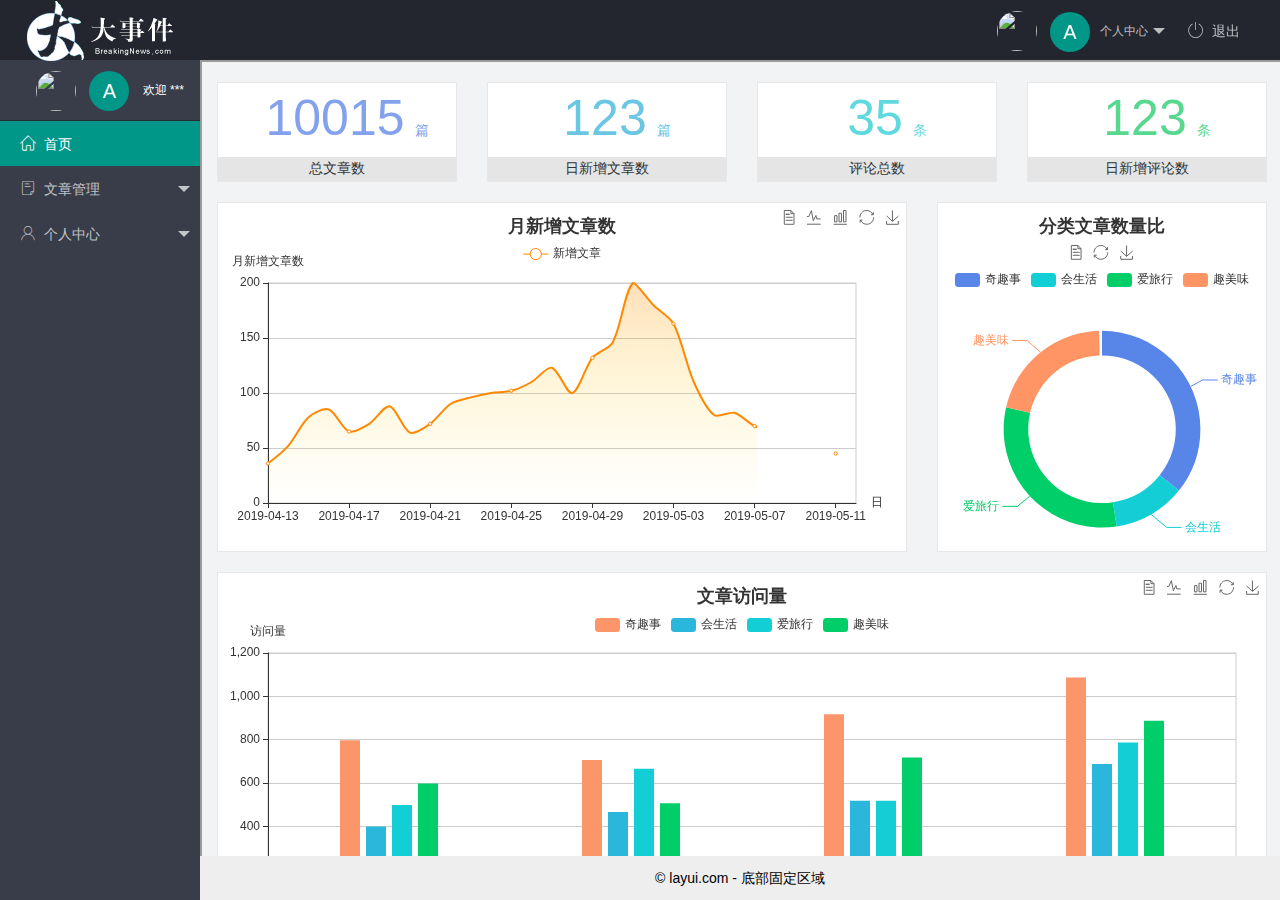
==== commit 69491132: "完成了个人中心功能" ====
--- a/index.html
+++ b/index.html
@@ -22,9 +22,9 @@
                         <span class="text-avatar">A</span>个人中心
                     </a>
                     <dl class="layui-nav-child">
-                        <dd><a href="">基本资料</a></dd>
-                        <dd><a href="">更换头像</a></dd>
-                        <dd><a href="">重置密码</a></dd>
+                        <dd><a href="/user/user_info.html" target="fm">基本资料</a></dd>
+                        <dd><a href="/user/user_avatar.html" target="fm">更换头像</a></dd>
+                        <dd><a href="/user/user_pwd.html" target="fm">重置密码</a></dd>
                     </dl>
                 </li>
                 <li class="layui-nav-item"><a href="javascript:;" id="btnLogout"><span class="iconfont icon-tuichu"></span>退出</a></li>
@@ -52,9 +52,9 @@
                     <li class="layui-nav-item">
                         <a href="javascript:;"><span class="iconfont icon-user"></span>个人中心</a>
                         <dl class="layui-nav-child">
-                            <dd><a href="javascript:;"><i class="layui-icon layui-icon-app"></i>基本资料</a></dd>
-                            <dd><a href="javascript:;"><i class="layui-icon layui-icon-app"></i>更换头像</a></dd>
-                            <dd><a href="javascript:;"><i class="layui-icon layui-icon-app"></i>重置密码</a></dd>
+                            <dd><a href="/user/user_info.html" target="fm"><i class="layui-icon layui-icon-app"></i>基本资料</a></dd>
+                            <dd><a href="/user/user_avatar.html" target="fm"><i class="layui-icon layui-icon-app"></i>更换头像</a></dd>
+                            <dd><a href="/user/user_pwd.html" target="fm"><i class="layui-icon layui-icon-app"></i>重置密码</a></dd>
                         </dl>
                     </li>
                 </ul>
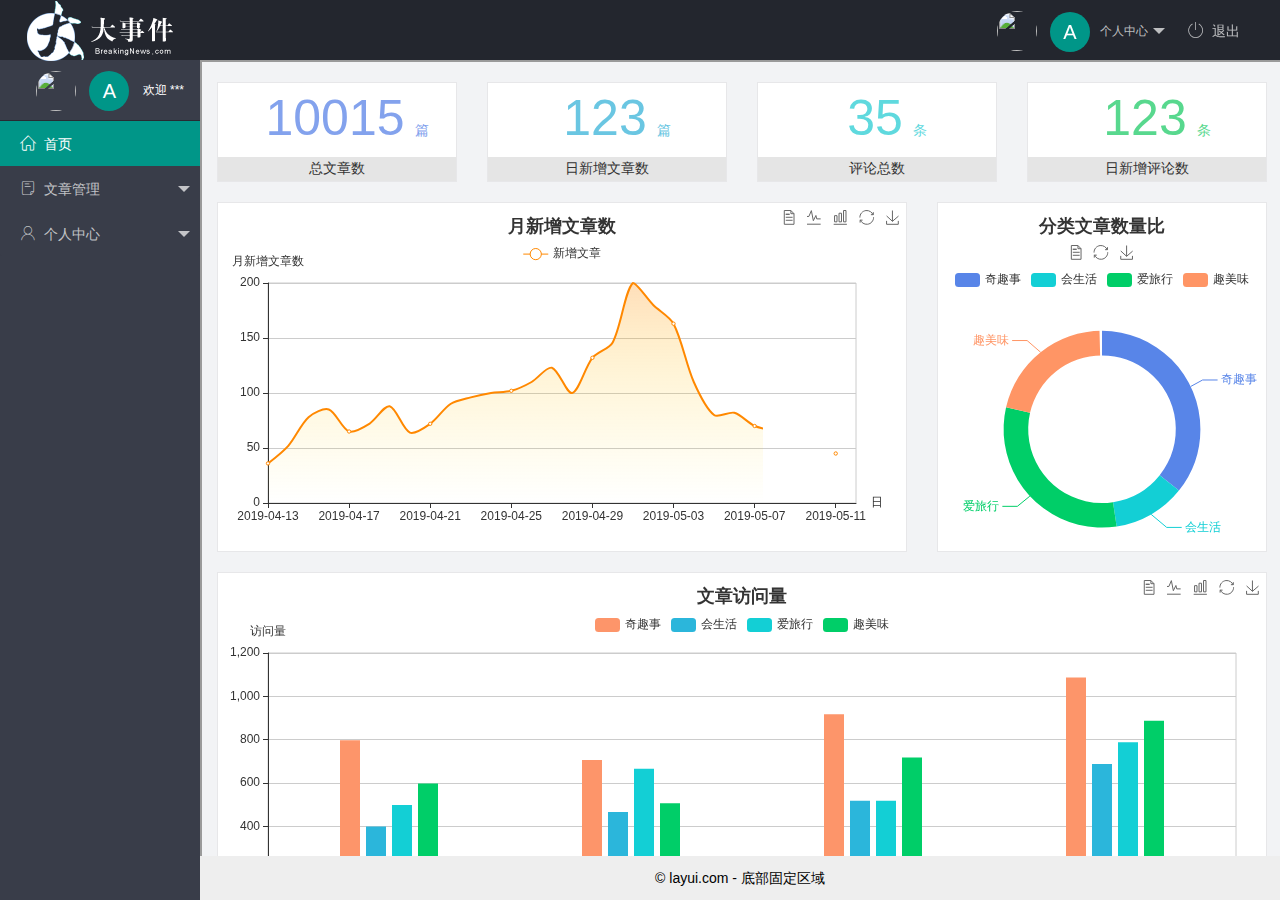
==== commit 50098b25: "完成了文章相关功能" ====
--- a/index.html
+++ b/index.html
@@ -44,9 +44,9 @@
                     <li class="layui-nav-item">
                         <a class="" href="javascript:;"><span class="iconfont icon-16"></span>文章管理</a>
                         <dl class="layui-nav-child">
-                            <dd><a href="javascript:;"><i class="layui-icon layui-icon-app"></i>文章类别</a></dd>
-                            <dd><a href="javascript:;"><i class="layui-icon layui-icon-app"></i>文章列表</a></dd>
-                            <dd><a href="javascript:;"><i class="layui-icon layui-icon-app"></i>发表文章</a></dd>
+                            <dd><a href="/article/art_cate.html" target="fm"><i class="layui-icon layui-icon-app"></i>文章类别</a></dd>
+                            <dd><a href="/article/art_list.html" target="fm"><i class="layui-icon layui-icon-app"></i>文章列表</a></dd>
+                            <dd><a href="/article/art_pub.html" target="fm"><i class="layui-icon layui-icon-app"></i>发表文章</a></dd>
                         </dl>
                     </li>
                     <li class="layui-nav-item">
